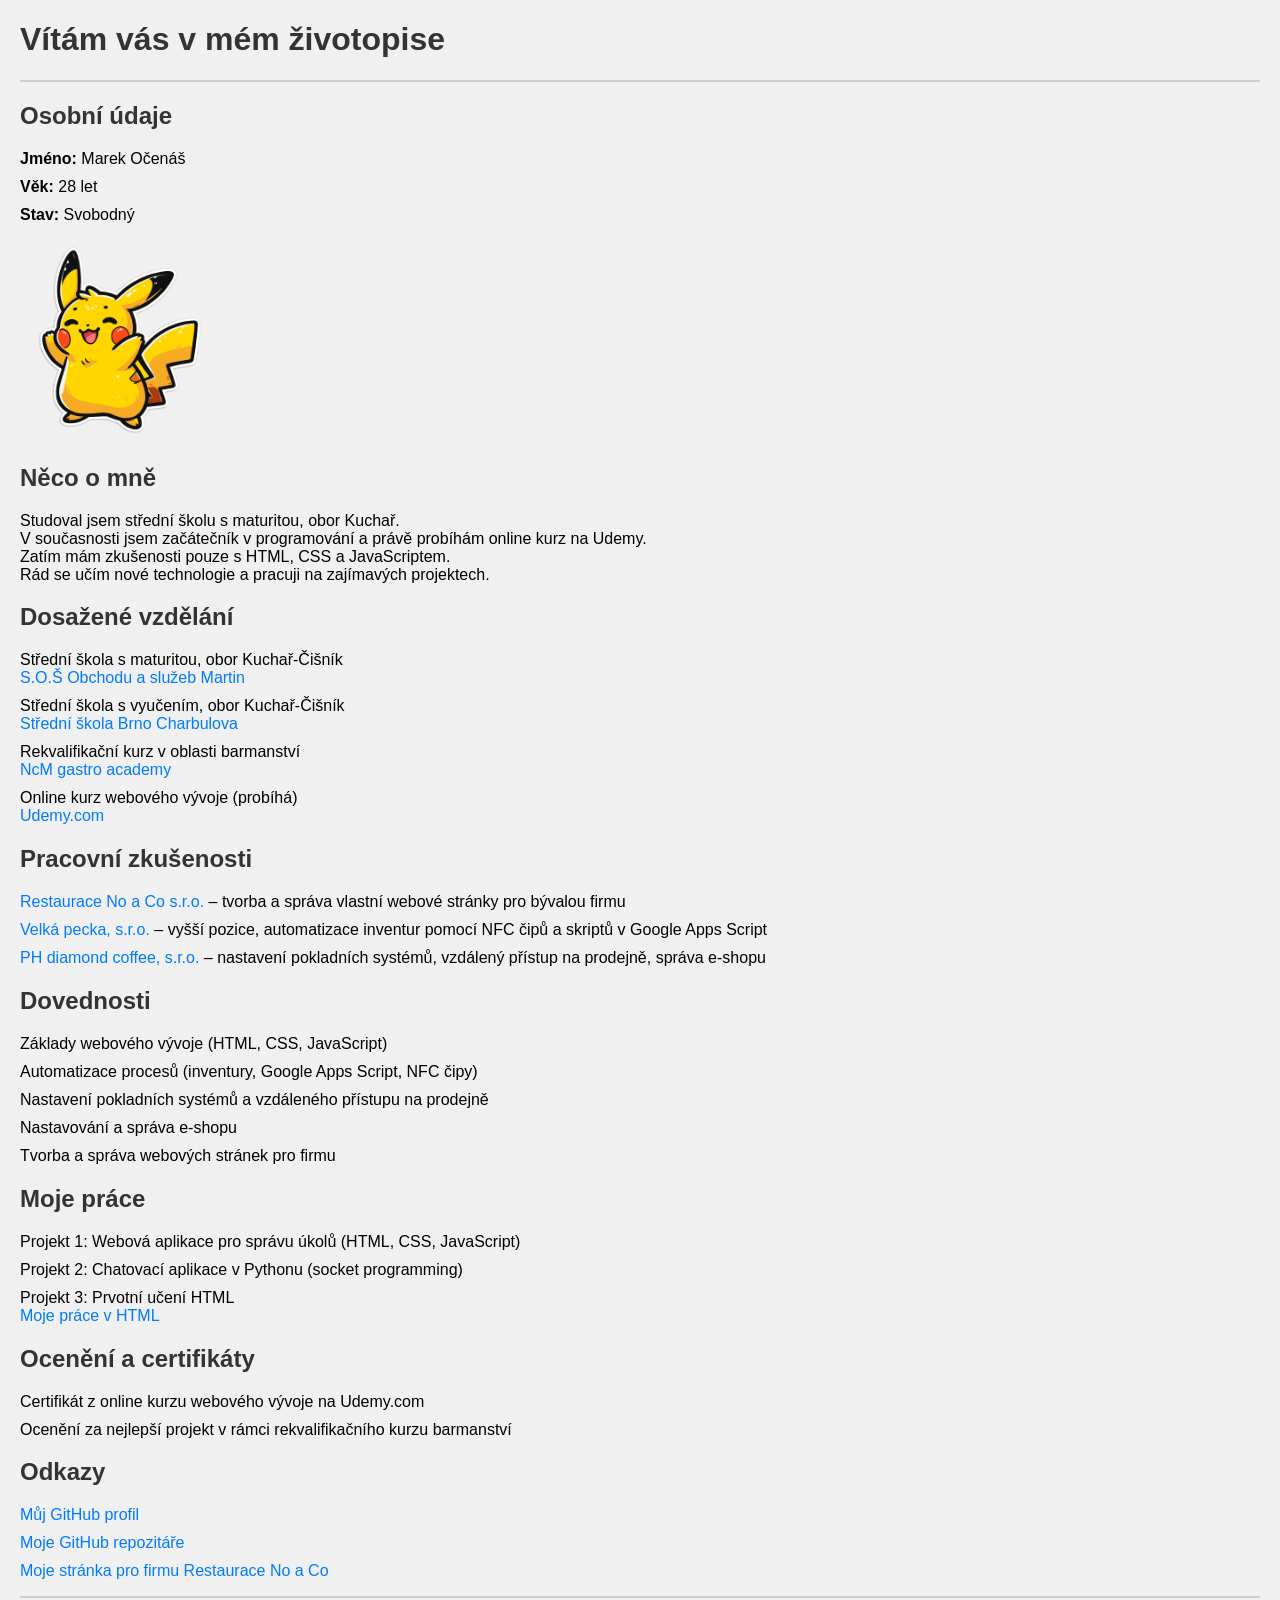
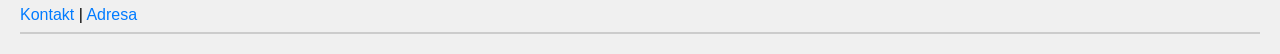
==== index2.html @ ae003901 "Kopija suboruu na onlline zivotopis" ====
<!DOCTYPE html>
<html lang="cs">
<head>
    <meta charset="UTF-8">
    <meta name="viewport" content="width=device-width, initial-scale=1.0">
    <title>Vítám vás v mém životopise</title>
    <link rel="stylesheet" href="style.css">
</head>
<body>

    <h1>Vítám vás v mém životopise</h1>
    <hr>

    <section>
        <h2>Osobní údaje</h2>
        <ul>
            <li><strong>Jméno:</strong> Marek Očenáš</li>
            <li><strong>Věk:</strong> 28 let</li>
            <li><strong>Stav:</strong> Svobodný </li>
        </ul>
        <img src="./Image/stickers-pikachu-happy-chibi-pokemon.png" alt="Smejuci sa jak" title="Svobodný a bezdětný pikachu" width="200" height="200">
    </section>

    <section>
        <h2>Něco o mně</h2>
        <p>Studoval jsem střední školu s maturitou, obor Kuchař.<br>
        V současnosti jsem začátečník v programování a právě probíhám online kurz na Udemy.<br>
        Zatím mám zkušenosti pouze s HTML, CSS a JavaScriptem.<br>
        Rád se učím nové technologie a pracuji na zajímavých projektech.</p>
    </section>

    <section>
        <h2>Dosažené vzdělání</h2>
        <ul>
            <li>Střední škola s maturitou, obor Kuchař-Čišník<br>
                <a href="https://sosmt.edupage.org/">S.O.Š Obchodu a služeb Martin</a>
            </li>
            <li>Střední škola s vyučením, obor Kuchař-Čišník<br>
                <a href="https://charbulova.cz/">Střední škola Brno Charbulova</a>
            </li>
            <li>Rekvalifikační kurz v oblasti barmanství<br>
                <a href="https://www.ncm.cz/">NcM gastro academy</a>
            </li>
            <li>Online kurz webového vývoje (probíhá)<br>
                <a href="https://www.udemy.com/">Udemy.com</a>
            </li>
        </ul>
    </section>

    <section>
        <h2>Pracovní zkušenosti</h2>
        <ul>
            <li><a href="https://www.restauracenoaco.cz/">Restaurace No a Co s.r.o.</a> –  tvorba a správa vlastní webové stránky pro bývalou firmu</li>
            <li><a href="https://rejstrik-firem.kurzy.cz/03024130/velka-pecka-sro/">Velká pecka, s.r.o.</a> –  vyšší pozice, automatizace inventur pomocí NFC čipů a skriptů v Google Apps Script  </li>
            <li><a href="https://www.dottoredelcaffe.cz/">PH diamond coffee, s.r.o.</a> – nastavení pokladních systémů, vzdálený přístup na prodejně, správa e-shopu</li>
        </ul>
    </section>

    <section>
        <h2>Dovednosti</h2>
        <ul>
            <li>Základy webového vývoje (HTML, CSS, JavaScript)</li>
            <li>Automatizace procesů (inventury, Google Apps Script, NFC čipy)</li>
            <li>Nastavení pokladních systémů a vzdáleného přístupu na prodejně</li>
            <li>Nastavování a správa e-shopu</li>
            <li>Tvorba a správa webových stránek pro firmu</li>
        </ul>
    </section>

    <section>
        <h2>Moje práce</h2>
        <ul>
            <li>Projekt 1: Webová aplikace pro správu úkolů (HTML, CSS, JavaScript)</li>
            <li>Projekt 2: Chatovací aplikace v Pythonu (socket programming)</li>
            <li>Projekt 3: Prvotní učení HTML<br>
                <a href="http://localhost:52330/Multipeg/4.3%20HTML%20Porfolio%20Project/index.html">Moje práce v HTML</a>
            </li>
        </ul>
    </section>

    <section>
        <h2>Ocenění a certifikáty</h2>
        <ul>
            <li>Certifikát z online kurzu webového vývoje na Udemy.com</li>
            <li>Ocenění za nejlepší projekt v rámci rekvalifikačního kurzu barmanství</li>
        </ul>
    </section>

    <section>
        <h2>Odkazy</h2>
        <ul>
            <li><a href="https://github.com/marekocenas11?tab=overview&from=2026-04-01&to=2026-04-07" target="_blank">Můj GitHub profil</a></li>
            <li><a href="https://github.com/marekocenas11?tab=repositories" target="_blank">Moje GitHub repozitáře</a></li>
            <li><a href="https://www.restauracenoaco.cz/" target="_blank">Moje stránka pro firmu Restaurace No a Co</a></li>
        </ul>
    </section>
    <footer>
        <hr>
        <a href="./Odkazy/kontaktindex.html">Kontakt</a> |
        <a href="./Odkazy/adresaindex.htm">Adresa</a>
        <hr>
    </footer>

    <script src="script.js"></script>
</body>
</html>
---- style.css ----
body {
    font-family: Arial, sans-serif;
    margin: 20px;
    background-color: #f0f0f0;
}

h1, h2, h3 {
    color: #333;
}

ul {
    list-style-type: none;
    padding: 0;
}

li {
    margin-bottom: 10px;
}

hr {
    border: 1px solid #ccc;
}

a {
    color: #007BFF;
    text-decoration: none;
}

a:hover {
    text-decoration: underline;
}
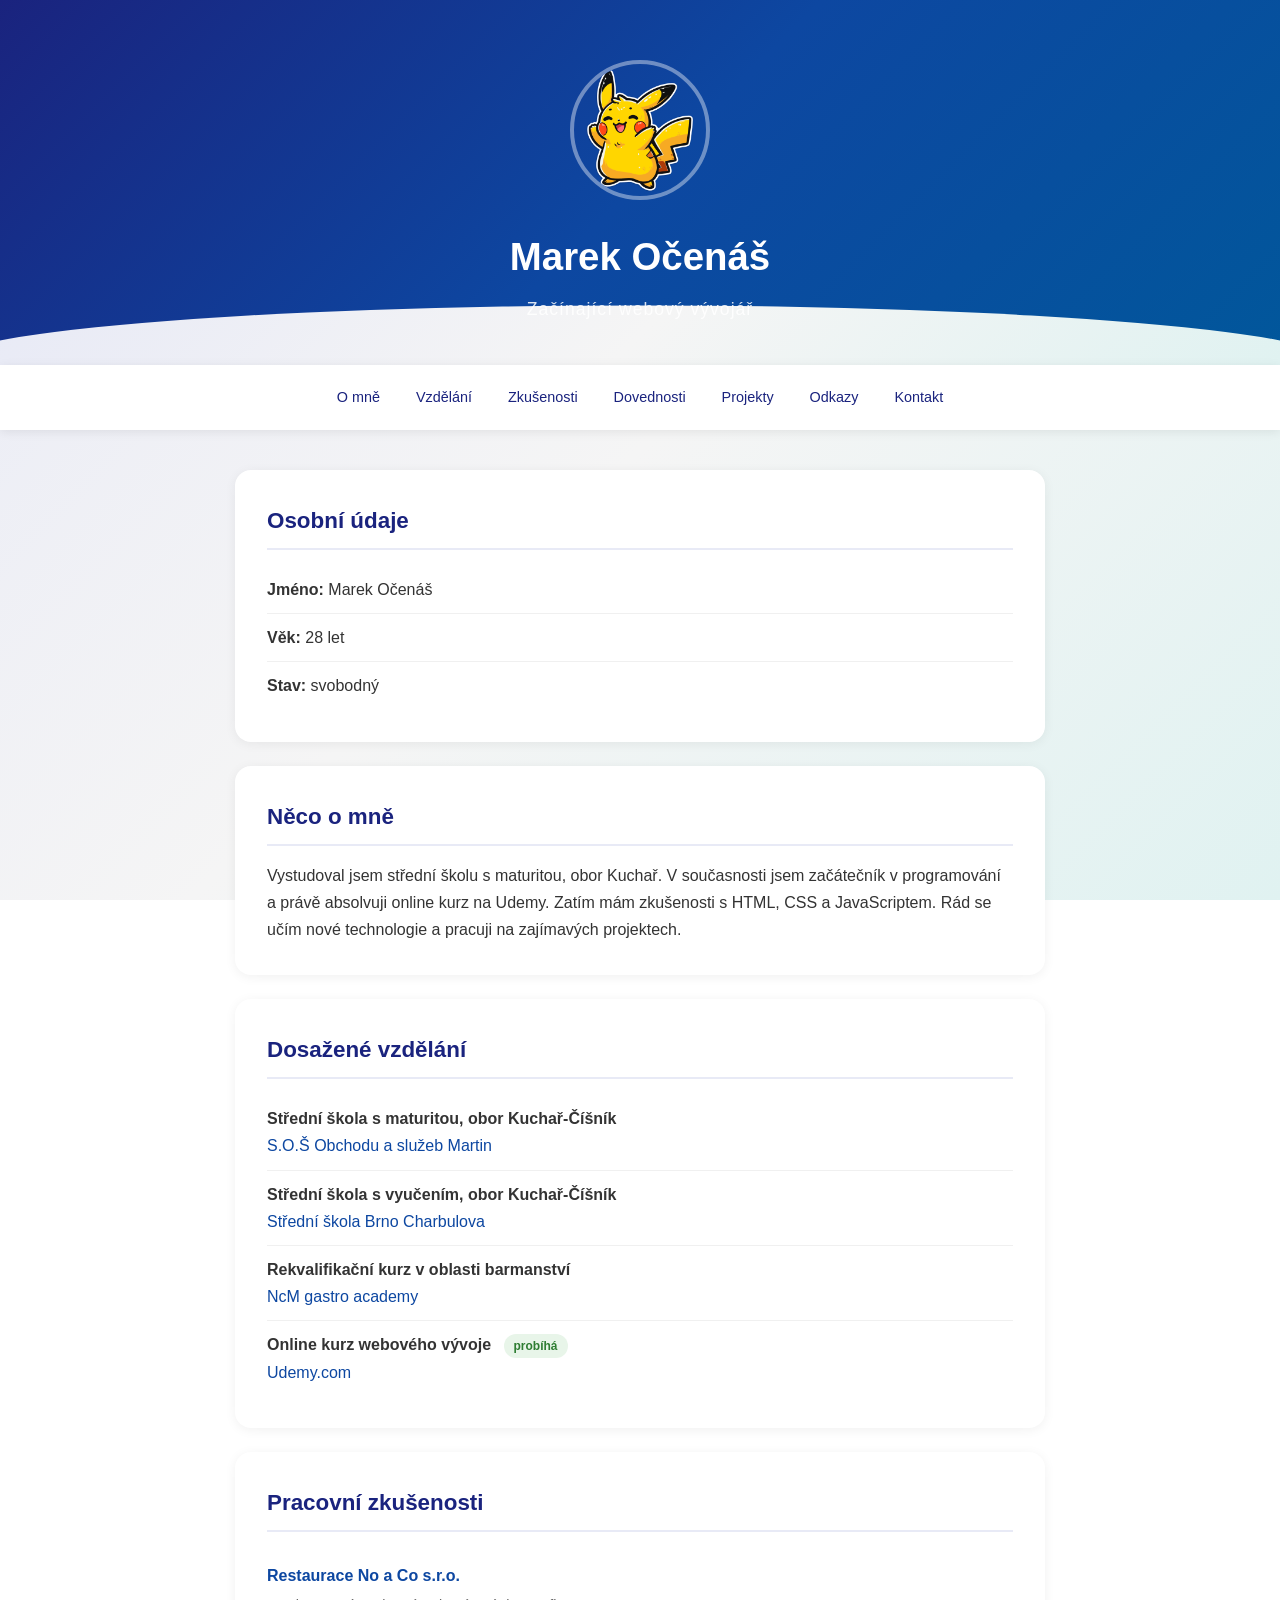
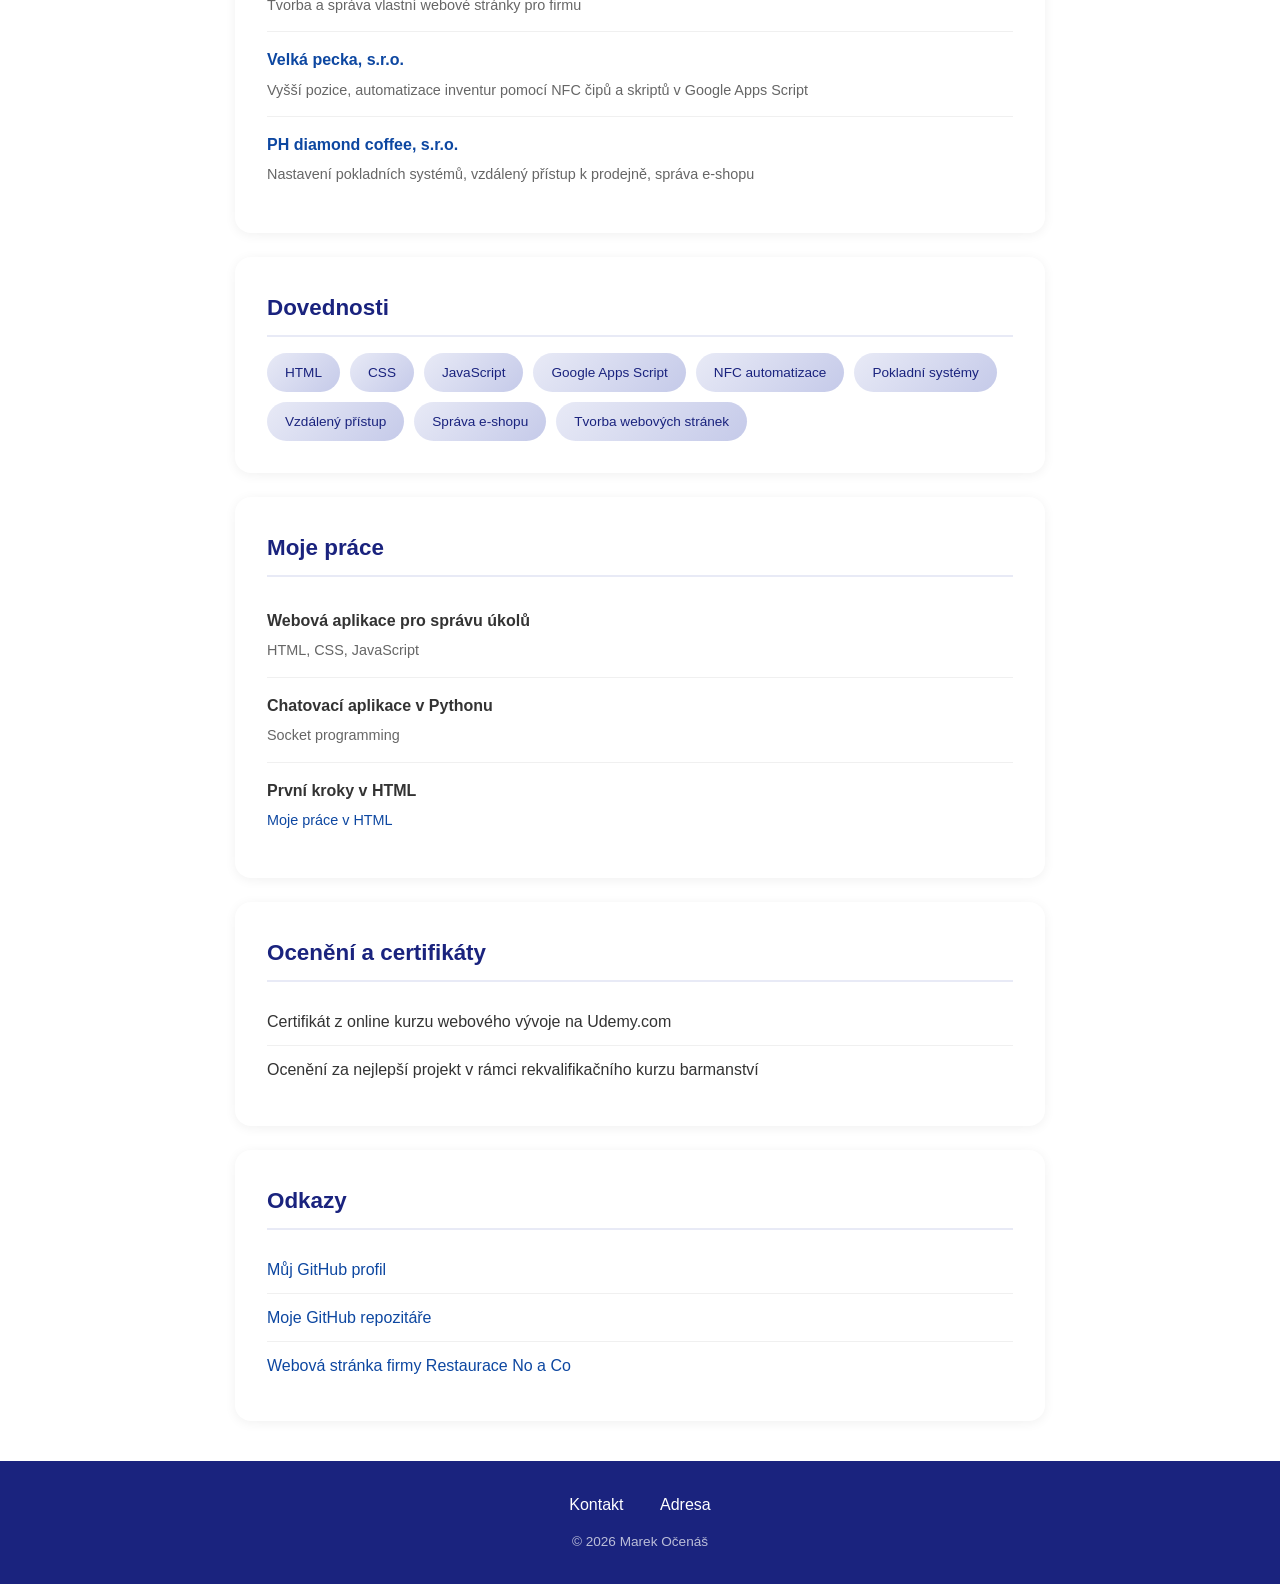
==== commit 85c575f2: "feat: enhance personal website layout and functionality with new sections and improved styles" ====
--- a/index2.html
+++ b/index2.html
@@ -3,102 +3,156 @@
 <head>
     <meta charset="UTF-8">
     <meta name="viewport" content="width=device-width, initial-scale=1.0">
-    <title>Vítám vás v mém životopise</title>
+    <title>Životopis – Marek Očenáš</title>
     <link rel="stylesheet" href="style.css">
 </head>
 <body>
 
-    <h1>Vítám vás v mém životopise</h1>
-    <hr>
+    <header class="hero">
+        <div class="hero-content">
+            <img src="./Image/stickers-pikachu-happy-chibi-pokemon.png" alt="Profilový obrázek" class="profile-img">
+            <h1>Marek Očenáš</h1>
+            <p class="subtitle">Začínající webový vývojář</p>
+        </div>
+    </header>
 
-    <section>
-        <h2>Osobní údaje</h2>
-        <ul>
-            <li><strong>Jméno:</strong> Marek Očenáš</li>
-            <li><strong>Věk:</strong> 28 let</li>
-            <li><strong>Stav:</strong> Svobodný </li>
-        </ul>
-        <img src="./Image/stickers-pikachu-happy-chibi-pokemon.png" alt="Smejuci sa jak" title="Svobodný a bezdětný pikachu" width="200" height="200">
-    </section>
+    <nav class="navbar">
+        <a href="#o-mne">O mně</a>
+        <a href="#vzdelani">Vzdělání</a>
+        <a href="#zkusenosti">Zkušenosti</a>
+        <a href="#dovednosti">Dovednosti</a>
+        <a href="#projekty">Projekty</a>
+        <a href="#odkazy">Odkazy</a>
+        <a href="#kontakt">Kontakt</a>
+    </nav>
 
-    <section>
-        <h2>Něco o mně</h2>
-        <p>Studoval jsem střední školu s maturitou, obor Kuchař.<br>
-        V současnosti jsem začátečník v programování a právě probíhám online kurz na Udemy.<br>
-        Zatím mám zkušenosti pouze s HTML, CSS a JavaScriptem.<br>
-        Rád se učím nové technologie a pracuji na zajímavých projektech.</p>
-    </section>
+    <main class="container">
 
-    <section>
-        <h2>Dosažené vzdělání</h2>
-        <ul>
-            <li>Střední škola s maturitou, obor Kuchař-Čišník<br>
-                <a href="https://sosmt.edupage.org/">S.O.Š Obchodu a služeb Martin</a>
-            </li>
-            <li>Střední škola s vyučením, obor Kuchař-Čišník<br>
-                <a href="https://charbulova.cz/">Střední škola Brno Charbulova</a>
-            </li>
-            <li>Rekvalifikační kurz v oblasti barmanství<br>
-                <a href="https://www.ncm.cz/">NcM gastro academy</a>
-            </li>
-            <li>Online kurz webového vývoje (probíhá)<br>
-                <a href="https://www.udemy.com/">Udemy.com</a>
-            </li>
-        </ul>
-    </section>
+        <section id="osobni" class="card">
+            <h2>Osobní údaje</h2>
+            <div class="card-content">
+                <ul>
+                    <li><strong>Jméno:</strong> Marek Očenáš</li>
+                    <li><strong>Věk:</strong> 28 let</li>
+                    <li><strong>Stav:</strong> svobodný</li>
+                </ul>
+            </div>
+        </section>
 
-    <section>
-        <h2>Pracovní zkušenosti</h2>
-        <ul>
-            <li><a href="https://www.restauracenoaco.cz/">Restaurace No a Co s.r.o.</a> –  tvorba a správa vlastní webové stránky pro bývalou firmu</li>
-            <li><a href="https://rejstrik-firem.kurzy.cz/03024130/velka-pecka-sro/">Velká pecka, s.r.o.</a> –  vyšší pozice, automatizace inventur pomocí NFC čipů a skriptů v Google Apps Script  </li>
-            <li><a href="https://www.dottoredelcaffe.cz/">PH diamond coffee, s.r.o.</a> – nastavení pokladních systémů, vzdálený přístup na prodejně, správa e-shopu</li>
-        </ul>
-    </section>
+        <section id="o-mne" class="card">
+            <h2>Něco o mně</h2>
+            <div class="card-content">
+                <p>Vystudoval jsem střední školu s maturitou, obor Kuchař.
+                V současnosti jsem začátečník v programování a právě absolvuji online kurz na Udemy.
+                Zatím mám zkušenosti s HTML, CSS a JavaScriptem.
+                Rád se učím nové technologie a pracuji na zajímavých projektech.</p>
+            </div>
+        </section>
 
-    <section>
-        <h2>Dovednosti</h2>
-        <ul>
-            <li>Základy webového vývoje (HTML, CSS, JavaScript)</li>
-            <li>Automatizace procesů (inventury, Google Apps Script, NFC čipy)</li>
-            <li>Nastavení pokladních systémů a vzdáleného přístupu na prodejně</li>
-            <li>Nastavování a správa e-shopu</li>
-            <li>Tvorba a správa webových stránek pro firmu</li>
-        </ul>
-    </section>
+        <section id="vzdelani" class="card">
+            <h2>Dosažené vzdělání</h2>
+            <div class="card-content">
+                <ul>
+                    <li>
+                        <strong>Střední škola s maturitou, obor Kuchař-Číšník</strong><br>
+                        <a href="https://sosmt.edupage.org/" target="_blank">S.O.Š Obchodu a služeb Martin</a>
+                    </li>
+                    <li>
+                        <strong>Střední škola s vyučením, obor Kuchař-Číšník</strong><br>
+                        <a href="https://charbulova.cz/" target="_blank">Střední škola Brno Charbulova</a>
+                    </li>
+                    <li>
+                        <strong>Rekvalifikační kurz v oblasti barmanství</strong><br>
+                        <a href="https://www.ncm.cz/" target="_blank">NcM gastro academy</a>
+                    </li>
+                    <li>
+                        <strong>Online kurz webového vývoje</strong> <span class="badge">probíhá</span><br>
+                        <a href="https://www.udemy.com/" target="_blank">Udemy.com</a>
+                    </li>
+                </ul>
+            </div>
+        </section>
 
-    <section>
-        <h2>Moje práce</h2>
-        <ul>
-            <li>Projekt 1: Webová aplikace pro správu úkolů (HTML, CSS, JavaScript)</li>
-            <li>Projekt 2: Chatovací aplikace v Pythonu (socket programming)</li>
-            <li>Projekt 3: Prvotní učení HTML<br>
-                <a href="http://localhost:52330/Multipeg/4.3%20HTML%20Porfolio%20Project/index.html">Moje práce v HTML</a>
-            </li>
-        </ul>
-    </section>
+        <section id="zkusenosti" class="card">
+            <h2>Pracovní zkušenosti</h2>
+            <div class="card-content">
+                <div class="experience-item">
+                    <h3><a href="https://www.restauracenoaco.cz/" target="_blank">Restaurace No a Co s.r.o.</a></h3>
+                    <p>Tvorba a správa vlastní webové stránky pro firmu</p>
+                </div>
+                <div class="experience-item">
+                    <h3><a href="https://rejstrik-firem.kurzy.cz/03024130/velka-pecka-sro/" target="_blank">Velká pecka, s.r.o.</a></h3>
+                    <p>Vyšší pozice, automatizace inventur pomocí NFC čipů a skriptů v Google Apps Script</p>
+                </div>
+                <div class="experience-item">
+                    <h3><a href="https://www.dottoredelcaffe.cz/" target="_blank">PH diamond coffee, s.r.o.</a></h3>
+                    <p>Nastavení pokladních systémů, vzdálený přístup k prodejně, správa e-shopu</p>
+                </div>
+            </div>
+        </section>
 
-    <section>
-        <h2>Ocenění a certifikáty</h2>
-        <ul>
-            <li>Certifikát z online kurzu webového vývoje na Udemy.com</li>
-            <li>Ocenění za nejlepší projekt v rámci rekvalifikačního kurzu barmanství</li>
-        </ul>
-    </section>
+        <section id="dovednosti" class="card">
+            <h2>Dovednosti</h2>
+            <div class="card-content">
+                <div class="skills-grid">
+                    <div class="skill-tag">HTML</div>
+                    <div class="skill-tag">CSS</div>
+                    <div class="skill-tag">JavaScript</div>
+                    <div class="skill-tag">Google Apps Script</div>
+                    <div class="skill-tag">NFC automatizace</div>
+                    <div class="skill-tag">Pokladní systémy</div>
+                    <div class="skill-tag">Vzdálený přístup</div>
+                    <div class="skill-tag">Správa e-shopu</div>
+                    <div class="skill-tag">Tvorba webových stránek</div>
+                </div>
+            </div>
+        </section>
 
-    <section>
-        <h2>Odkazy</h2>
-        <ul>
-            <li><a href="https://github.com/marekocenas11?tab=overview&from=2026-04-01&to=2026-04-07" target="_blank">Můj GitHub profil</a></li>
-            <li><a href="https://github.com/marekocenas11?tab=repositories" target="_blank">Moje GitHub repozitáře</a></li>
-            <li><a href="https://www.restauracenoaco.cz/" target="_blank">Moje stránka pro firmu Restaurace No a Co</a></li>
-        </ul>
-    </section>
-    <footer>
-        <hr>
-        <a href="./Odkazy/kontaktindex.html">Kontakt</a> |
+        <section id="projekty" class="card">
+            <h2>Moje práce</h2>
+            <div class="card-content">
+                <div class="experience-item">
+                    <h3>Webová aplikace pro správu úkolů</h3>
+                    <p>HTML, CSS, JavaScript</p>
+                </div>
+                <div class="experience-item">
+                    <h3>Chatovací aplikace v Pythonu</h3>
+                    <p>Socket programming</p>
+                </div>
+                <div class="experience-item">
+                    <h3>První kroky v HTML</h3>
+                    <p><a href="http://localhost:52330/Multipeg/4.3%20HTML%20Porfolio%20Project/index.html">Moje práce v HTML</a></p>
+                </div>
+            </div>
+        </section>
+
+        <section id="certifikaty" class="card">
+            <h2>Ocenění a certifikáty</h2>
+            <div class="card-content">
+                <ul>
+                    <li>Certifikát z online kurzu webového vývoje na Udemy.com</li>
+                    <li>Ocenění za nejlepší projekt v rámci rekvalifikačního kurzu barmanství</li>
+                </ul>
+            </div>
+        </section>
+
+        <section id="odkazy" class="card">
+            <h2>Odkazy</h2>
+            <div class="card-content">
+                <ul>
+                    <li><a href="https://github.com/marekocenas11?tab=overview&from=2026-04-01&to=2026-04-07" target="_blank">Můj GitHub profil</a></li>
+                    <li><a href="https://github.com/marekocenas11?tab=repositories" target="_blank">Moje GitHub repozitáře</a></li>
+                    <li><a href="https://www.restauracenoaco.cz/" target="_blank">Webová stránka firmy Restaurace No a Co</a></li>
+                </ul>
+            </div>
+        </section>
+
+    </main>
+
+    <footer id="kontakt">
+        <a href="./Odkazy/kontaktindex.html">Kontakt</a>
         <a href="./Odkazy/adresaindex.htm">Adresa</a>
-        <hr>
+        <p>&copy; 2026 Marek Očenáš</p>
     </footer>
 
     <script src="script.js"></script>
--- a/style.css
+++ b/style.css
@@ -1,31 +1,335 @@
+/* === Reset a základ === */
+* {
+    margin: 0;
+    padding: 0;
+    box-sizing: border-box;
+}
+
 body {
-    font-family: Arial, sans-serif;
-    margin: 20px;
-    background-color: #f0f0f0;
-}
-
-h1, h2, h3 {
+    font-family: 'Segoe UI', Tahoma, Geneva, Verdana, sans-serif;
+    background: linear-gradient(135deg, #e8eaf6 0%, #f5f5f5 50%, #e0f2f1 100%);
+    background-attachment: fixed;
     color: #333;
-}
-
-ul {
-    list-style-type: none;
+    line-height: 1.7;
+    min-height: 100vh;
+}
+
+/* === Hero sekce === */
+.hero {
+    background: linear-gradient(135deg, #1a237e, #0d47a1, #01579b);
+    color: #fff;
+    text-align: center;
+    padding: 60px 20px 40px;
+    position: relative;
+    overflow: hidden;
+}
+
+.hero::after {
+    content: '';
+    position: absolute;
+    bottom: 0;
+    left: 0;
+    width: 100%;
+    height: 60px;
+    background: linear-gradient(135deg, #e8eaf6 0%, #f5f5f5 50%, #e0f2f1 100%);
+    clip-path: ellipse(55% 100% at 50% 100%);
+}
+
+.hero-content {
+    position: relative;
+    z-index: 1;
+}
+
+.profile-img {
+    width: 140px;
+    height: 140px;
+    border-radius: 50%;
+    border: 4px solid rgba(255, 255, 255, 0.4);
+    margin-bottom: 16px;
+    transition: transform 0.4s ease, box-shadow 0.4s ease;
+    object-fit: cover;
+}
+
+.profile-img:hover {
+    transform: scale(1.1) rotate(3deg);
+    box-shadow: 0 8px 30px rgba(0, 0, 0, 0.3);
+}
+
+.hero h1 {
+    font-size: 2.4rem;
+    font-weight: 700;
+    margin-bottom: 6px;
+    color: #fff;
+}
+
+.subtitle {
+    font-size: 1.1rem;
+    opacity: 0.85;
+    font-weight: 300;
+    letter-spacing: 1px;
+}
+
+/* === Navigace === */
+.navbar {
+    display: flex;
+    justify-content: center;
+    flex-wrap: wrap;
+    gap: 4px;
+    background: #fff;
+    padding: 12px 20px;
+    box-shadow: 0 2px 10px rgba(0, 0, 0, 0.08);
+    position: sticky;
+    top: 0;
+    z-index: 100;
+}
+
+.navbar a {
+    text-decoration: none;
+    color: #1a237e;
+    font-weight: 500;
+    padding: 8px 16px;
+    border-radius: 20px;
+    transition: all 0.3s ease;
+    font-size: 0.9rem;
+}
+
+.navbar a:hover {
+    background: #1a237e;
+    color: #fff;
+    transform: translateY(-2px);
+}
+
+/* === Hlavní obsah === */
+.container {
+    max-width: 850px;
+    margin: 40px auto;
+    padding: 0 20px;
+}
+
+/* === Karty === */
+.card {
+    background: #fff;
+    border-radius: 16px;
+    padding: 32px;
+    margin-bottom: 24px;
+    box-shadow: 0 2px 12px rgba(0, 0, 0, 0.06);
+    transition: transform 0.3s ease, box-shadow 0.3s ease;
+    position: relative;
+    overflow: hidden;
+}
+
+.card::before {
+    content: '';
+    position: absolute;
+    top: 0;
+    left: 0;
+    width: 4px;
+    height: 100%;
+    background: linear-gradient(180deg, #1a237e, #01579b);
+    border-radius: 4px 0 0 4px;
+    opacity: 0;
+    transition: opacity 0.3s ease;
+}
+
+.card:hover {
+    transform: translateY(-4px);
+    box-shadow: 0 12px 36px rgba(0, 0, 0, 0.12);
+}
+
+.card:hover::before {
+    opacity: 1;
+}
+
+.card h2 {
+    color: #1a237e;
+    font-size: 1.4rem;
+    margin-bottom: 16px;
+    padding-bottom: 8px;
+    border-bottom: 2px solid #e8eaf6;
+    cursor: pointer;
+}
+
+.card h2:hover {
+    color: #0d47a1;
+}
+
+.card-content {
+    max-height: 0;
+    overflow: hidden;
+    transition: max-height 0.5s ease, opacity 0.4s ease;
+    opacity: 0;
+}
+
+.card-content.open {
+    max-height: 600px;
+    opacity: 1;
+}
+
+.card ul {
+    list-style: none;
     padding: 0;
 }
 
-li {
-    margin-bottom: 10px;
-}
-
-hr {
-    border: 1px solid #ccc;
-}
-
+.card li {
+    padding: 10px 0;
+    border-bottom: 1px solid #f0f0f0;
+    transition: padding-left 0.3s ease, background 0.3s ease;
+}
+
+.card li:last-child {
+    border-bottom: none;
+}
+
+.card li:hover {
+    padding-left: 12px;
+    background: #f8f9ff;
+}
+
+/* === Badge === */
+.badge {
+    display: inline-block;
+    background: #e8f5e9;
+    color: #2e7d32;
+    font-size: 0.75rem;
+    font-weight: 600;
+    padding: 2px 10px;
+    border-radius: 12px;
+    margin-left: 8px;
+    vertical-align: middle;
+}
+
+/* === Pracovní zkušenosti === */
+.experience-item {
+    padding: 14px 0;
+    border-bottom: 1px solid #f0f0f0;
+    transition: padding-left 0.3s ease, background 0.3s ease;
+}
+
+.experience-item:last-child {
+    border-bottom: none;
+}
+
+.experience-item:hover {
+    padding-left: 12px;
+    background: #f8f9ff;
+}
+
+.experience-item h3 {
+    font-size: 1rem;
+    color: #333;
+    margin-bottom: 4px;
+}
+
+.experience-item p {
+    font-size: 0.9rem;
+    color: #666;
+}
+
+/* === Dovednosti grid === */
+.skills-grid {
+    display: flex;
+    flex-wrap: wrap;
+    gap: 10px;
+}
+
+.skill-tag {
+    background: linear-gradient(135deg, #e8eaf6, #c5cae9);
+    color: #1a237e;
+    padding: 8px 18px;
+    border-radius: 20px;
+    font-size: 0.85rem;
+    font-weight: 500;
+    transition: all 0.3s ease;
+    cursor: default;
+}
+
+.skill-tag:hover {
+    background: linear-gradient(135deg, #1a237e, #01579b);
+    color: #fff;
+    transform: scale(1.08);
+    box-shadow: 0 4px 14px rgba(26, 35, 126, 0.3);
+}
+
+/* === Odkazy === */
 a {
-    color: #007BFF;
+    color: #0d47a1;
     text-decoration: none;
+    transition: color 0.3s ease;
 }
 
 a:hover {
+    color: #1a237e;
     text-decoration: underline;
 }
+
+/* === Footer === */
+footer {
+    text-align: center;
+    padding: 30px 20px;
+    background: #1a237e;
+    color: rgba(255, 255, 255, 0.7);
+    margin-top: 40px;
+}
+
+footer a {
+    color: #fff;
+    margin: 0 16px;
+    font-weight: 500;
+    transition: opacity 0.3s ease;
+}
+
+footer a:hover {
+    opacity: 0.7;
+    text-decoration: none;
+}
+
+footer p {
+    margin-top: 12px;
+    font-size: 0.85rem;
+}
+
+/* === Animace při načtení === */
+@keyframes fadeInUp {
+    from {
+        opacity: 0;
+        transform: translateY(30px);
+    }
+    to {
+        opacity: 1;
+        transform: translateY(0);
+    }
+}
+
+.card {
+    animation: fadeInUp 0.6s ease forwards;
+    opacity: 0;
+}
+
+.card:nth-child(1) { animation-delay: 0.1s; }
+.card:nth-child(2) { animation-delay: 0.2s; }
+.card:nth-child(3) { animation-delay: 0.3s; }
+.card:nth-child(4) { animation-delay: 0.4s; }
+.card:nth-child(5) { animation-delay: 0.5s; }
+.card:nth-child(6) { animation-delay: 0.6s; }
+.card:nth-child(7) { animation-delay: 0.7s; }
+.card:nth-child(8) { animation-delay: 0.8s; }
+
+/* === Responzivní design === */
+@media (max-width: 600px) {
+    .hero h1 {
+        font-size: 1.8rem;
+    }
+
+    .card {
+        padding: 20px;
+    }
+
+    .navbar a {
+        padding: 6px 12px;
+        font-size: 0.8rem;
+    }
+
+    .container {
+        padding: 0 12px;
+    }
+}
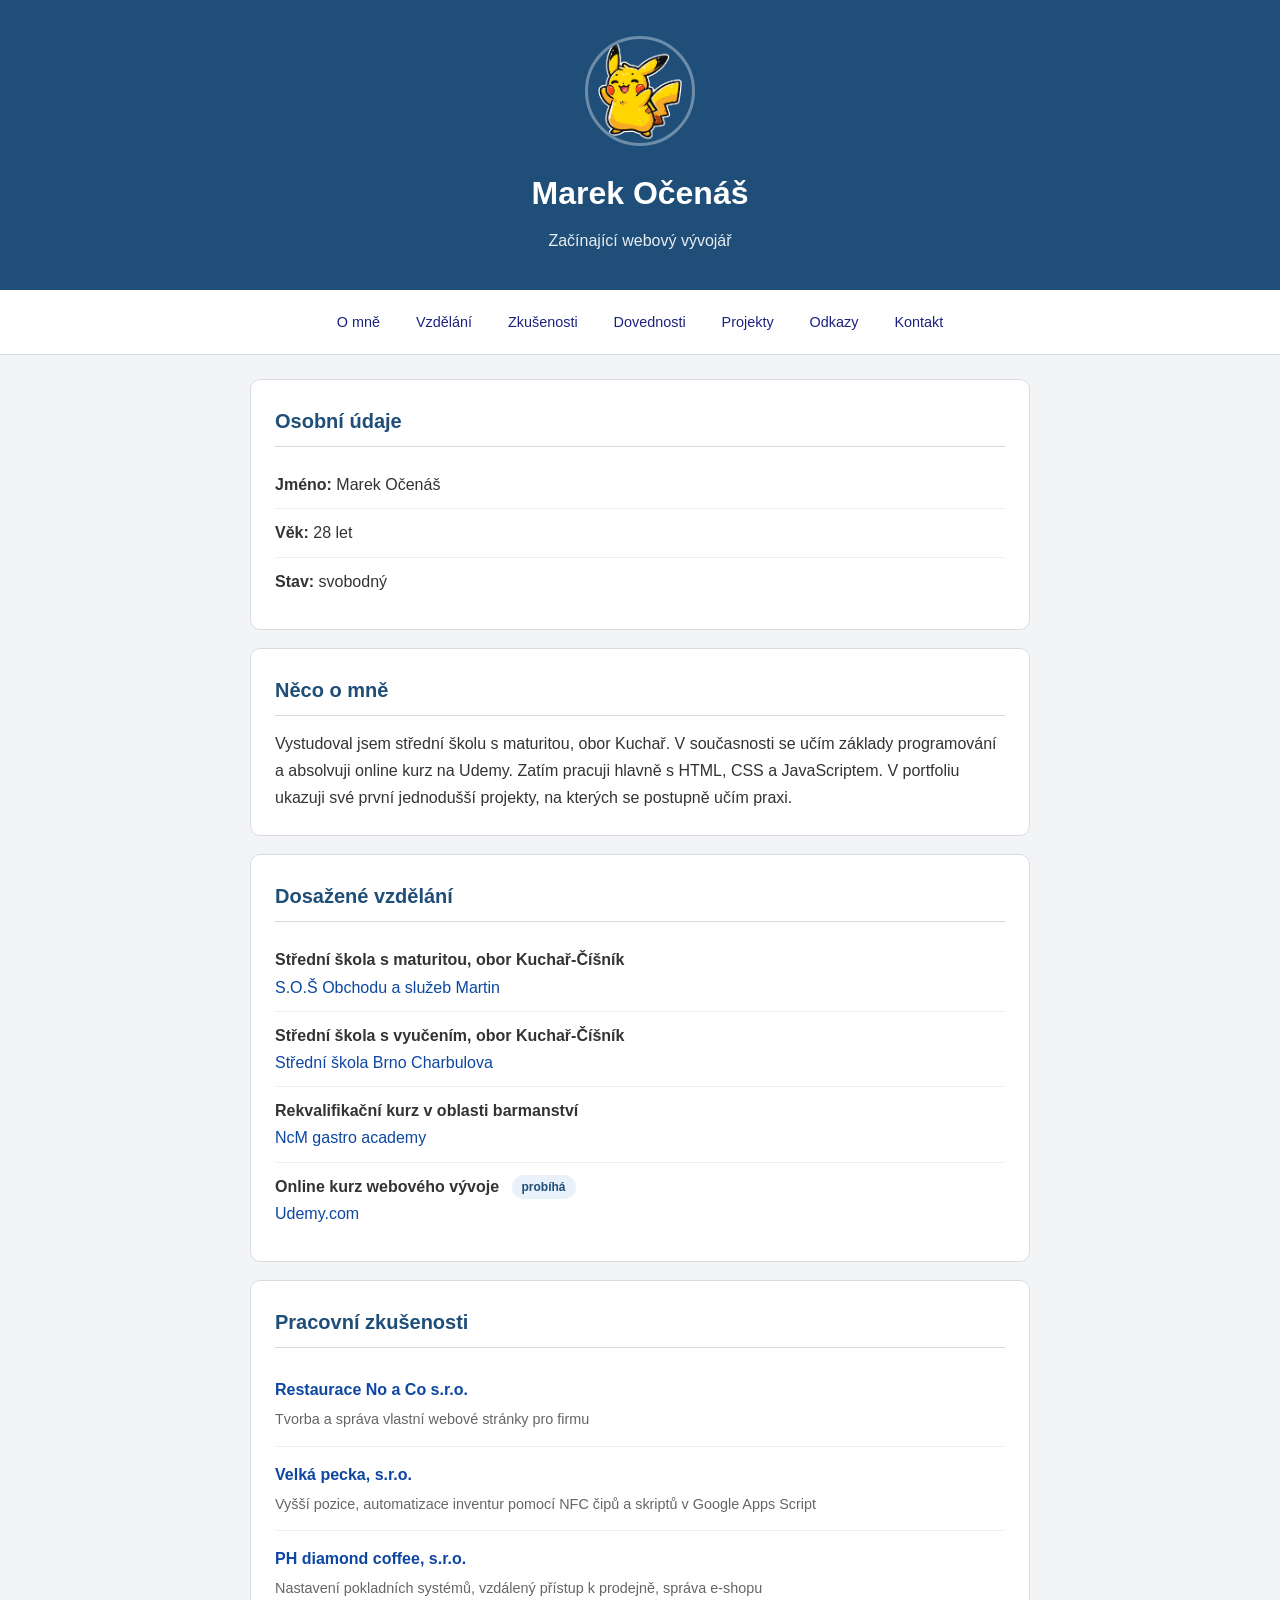
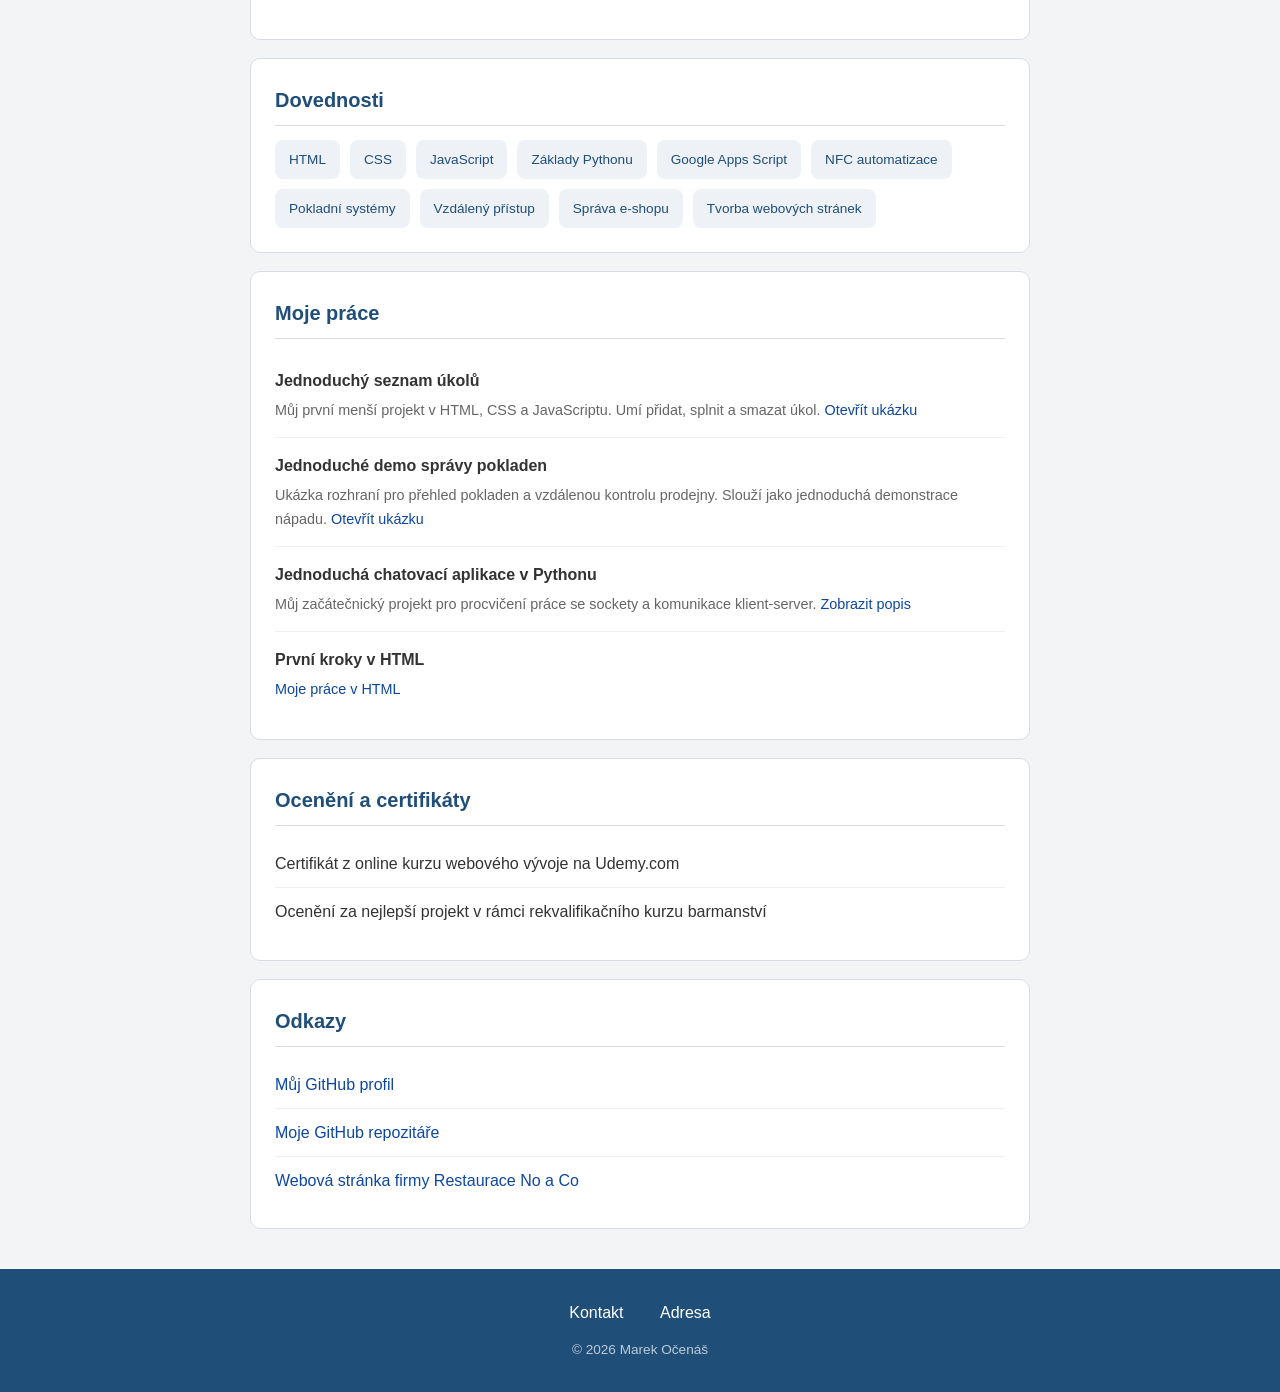
==== commit 154cdfba: "Add initial implementation of a todo app with task management features" ====
--- a/index2.html
+++ b/index2.html
@@ -43,9 +43,9 @@
             <h2>Něco o mně</h2>
             <div class="card-content">
                 <p>Vystudoval jsem střední školu s maturitou, obor Kuchař.
-                V současnosti jsem začátečník v programování a právě absolvuji online kurz na Udemy.
-                Zatím mám zkušenosti s HTML, CSS a JavaScriptem.
-                Rád se učím nové technologie a pracuji na zajímavých projektech.</p>
+                V současnosti se učím základy programování a absolvuji online kurz na Udemy.
+                Zatím pracuji hlavně s HTML, CSS a JavaScriptem.
+                V portfoliu ukazuji své první jednodušší projekty, na kterých se postupně učím praxi.</p>
             </div>
         </section>
 
@@ -98,6 +98,7 @@
                     <div class="skill-tag">HTML</div>
                     <div class="skill-tag">CSS</div>
                     <div class="skill-tag">JavaScript</div>
+                    <div class="skill-tag">Základy Pythonu</div>
                     <div class="skill-tag">Google Apps Script</div>
                     <div class="skill-tag">NFC automatizace</div>
                     <div class="skill-tag">Pokladní systémy</div>
@@ -112,12 +113,16 @@
             <h2>Moje práce</h2>
             <div class="card-content">
                 <div class="experience-item">
-                    <h3>Webová aplikace pro správu úkolů</h3>
-                    <p>HTML, CSS, JavaScript</p>
+                    <h3>Jednoduchý seznam úkolů</h3>
+                    <p>Můj první menší projekt v HTML, CSS a JavaScriptu. Umí přidat, splnit a smazat úkol. <a href="todo-app.html">Otevřít ukázku</a></p>
                 </div>
                 <div class="experience-item">
-                    <h3>Chatovací aplikace v Pythonu</h3>
-                    <p>Socket programming</p>
+                    <h3>Jednoduché demo správy pokladen</h3>
+                    <p>Ukázka rozhraní pro přehled pokladen a vzdálenou kontrolu prodejny. Slouží jako jednoduchá demonstrace nápadu. <a href="pos-dashboard.html">Otevřít ukázku</a></p>
+                </div>
+                <div class="experience-item">
+                    <h3>Jednoduchá chatovací aplikace v Pythonu</h3>
+                    <p>Můj začátečnický projekt pro procvičení práce se sockety a komunikace klient-server. <a href="chat/index.html">Zobrazit popis</a></p>
                 </div>
                 <div class="experience-item">
                     <h3>První kroky v HTML</h3>
--- a/style.css
+++ b/style.css
@@ -7,8 +7,7 @@
 
 body {
     font-family: 'Segoe UI', Tahoma, Geneva, Verdana, sans-serif;
-    background: linear-gradient(135deg, #e8eaf6 0%, #f5f5f5 50%, #e0f2f1 100%);
-    background-attachment: fixed;
+    background: #f3f4f6;
     color: #333;
     line-height: 1.7;
     min-height: 100vh;
@@ -16,57 +15,37 @@
 
 /* === Hero sekce === */
 .hero {
-    background: linear-gradient(135deg, #1a237e, #0d47a1, #01579b);
+    background: #1f4e79;
     color: #fff;
     text-align: center;
-    padding: 60px 20px 40px;
-    position: relative;
-    overflow: hidden;
-}
-
-.hero::after {
-    content: '';
-    position: absolute;
-    bottom: 0;
-    left: 0;
-    width: 100%;
-    height: 60px;
-    background: linear-gradient(135deg, #e8eaf6 0%, #f5f5f5 50%, #e0f2f1 100%);
-    clip-path: ellipse(55% 100% at 50% 100%);
+    padding: 36px 20px;
 }
 
 .hero-content {
-    position: relative;
-    z-index: 1;
+    max-width: 720px;
+    margin: 0 auto;
 }
 
 .profile-img {
-    width: 140px;
-    height: 140px;
+    width: 110px;
+    height: 110px;
     border-radius: 50%;
-    border: 4px solid rgba(255, 255, 255, 0.4);
-    margin-bottom: 16px;
-    transition: transform 0.4s ease, box-shadow 0.4s ease;
+    border: 3px solid rgba(255, 255, 255, 0.35);
+    margin-bottom: 12px;
     object-fit: cover;
 }
 
-.profile-img:hover {
-    transform: scale(1.1) rotate(3deg);
-    box-shadow: 0 8px 30px rgba(0, 0, 0, 0.3);
-}
-
 .hero h1 {
-    font-size: 2.4rem;
+    font-size: 2rem;
     font-weight: 700;
     margin-bottom: 6px;
     color: #fff;
 }
 
 .subtitle {
-    font-size: 1.1rem;
-    opacity: 0.85;
-    font-weight: 300;
-    letter-spacing: 1px;
+    font-size: 1rem;
+    opacity: 0.9;
+    font-weight: 400;
 }
 
 /* === Navigace === */
@@ -77,7 +56,7 @@
     gap: 4px;
     background: #fff;
     padding: 12px 20px;
-    box-shadow: 0 2px 10px rgba(0, 0, 0, 0.08);
+    border-bottom: 1px solid #d8dce2;
     position: sticky;
     top: 0;
     z-index: 100;
@@ -94,63 +73,38 @@
 }
 
 .navbar a:hover {
-    background: #1a237e;
-    color: #fff;
-    transform: translateY(-2px);
+    background: #1f4e79;
+    color: #fff;
 }
 
 /* === Hlavní obsah === */
 .container {
-    max-width: 850px;
-    margin: 40px auto;
+    max-width: 820px;
+    margin: 24px auto;
     padding: 0 20px;
 }
 
 /* === Karty === */
 .card {
     background: #fff;
-    border-radius: 16px;
-    padding: 32px;
-    margin-bottom: 24px;
-    box-shadow: 0 2px 12px rgba(0, 0, 0, 0.06);
-    transition: transform 0.3s ease, box-shadow 0.3s ease;
-    position: relative;
-    overflow: hidden;
-}
-
-.card::before {
-    content: '';
-    position: absolute;
-    top: 0;
-    left: 0;
-    width: 4px;
-    height: 100%;
-    background: linear-gradient(180deg, #1a237e, #01579b);
-    border-radius: 4px 0 0 4px;
-    opacity: 0;
-    transition: opacity 0.3s ease;
-}
-
-.card:hover {
-    transform: translateY(-4px);
-    box-shadow: 0 12px 36px rgba(0, 0, 0, 0.12);
-}
-
-.card:hover::before {
-    opacity: 1;
+    border-radius: 10px;
+    padding: 24px;
+    margin-bottom: 18px;
+    border: 1px solid #d8dce2;
+    box-shadow: none;
 }
 
 .card h2 {
-    color: #1a237e;
-    font-size: 1.4rem;
-    margin-bottom: 16px;
+    color: #1f4e79;
+    font-size: 1.25rem;
+    margin-bottom: 14px;
     padding-bottom: 8px;
-    border-bottom: 2px solid #e8eaf6;
+    border-bottom: 1px solid #d8dce2;
     cursor: pointer;
 }
 
 .card h2:hover {
-    color: #0d47a1;
+    color: #163a59;
 }
 
 .card-content {
@@ -181,15 +135,15 @@
 }
 
 .card li:hover {
-    padding-left: 12px;
-    background: #f8f9ff;
+    padding-left: 8px;
+    background: #f8fafc;
 }
 
 /* === Badge === */
 .badge {
     display: inline-block;
-    background: #e8f5e9;
-    color: #2e7d32;
+    background: #e9f2fb;
+    color: #1f4e79;
     font-size: 0.75rem;
     font-weight: 600;
     padding: 2px 10px;
@@ -210,8 +164,8 @@
 }
 
 .experience-item:hover {
-    padding-left: 12px;
-    background: #f8f9ff;
+    padding-left: 8px;
+    background: #f8fafc;
 }
 
 .experience-item h3 {
@@ -233,21 +187,17 @@
 }
 
 .skill-tag {
-    background: linear-gradient(135deg, #e8eaf6, #c5cae9);
-    color: #1a237e;
-    padding: 8px 18px;
-    border-radius: 20px;
+    background: #eef2f6;
+    color: #1f4e79;
+    padding: 8px 14px;
+    border-radius: 8px;
     font-size: 0.85rem;
     font-weight: 500;
-    transition: all 0.3s ease;
     cursor: default;
 }
 
 .skill-tag:hover {
-    background: linear-gradient(135deg, #1a237e, #01579b);
-    color: #fff;
-    transform: scale(1.08);
-    box-shadow: 0 4px 14px rgba(26, 35, 126, 0.3);
+    background: #dbe6f2;
 }
 
 /* === Odkazy === */
@@ -266,7 +216,7 @@
 footer {
     text-align: center;
     padding: 30px 20px;
-    background: #1a237e;
+    background: #1f4e79;
     color: rgba(255, 255, 255, 0.7);
     margin-top: 40px;
 }
@@ -287,32 +237,6 @@
     margin-top: 12px;
     font-size: 0.85rem;
 }
-
-/* === Animace při načtení === */
-@keyframes fadeInUp {
-    from {
-        opacity: 0;
-        transform: translateY(30px);
-    }
-    to {
-        opacity: 1;
-        transform: translateY(0);
-    }
-}
-
-.card {
-    animation: fadeInUp 0.6s ease forwards;
-    opacity: 0;
-}
-
-.card:nth-child(1) { animation-delay: 0.1s; }
-.card:nth-child(2) { animation-delay: 0.2s; }
-.card:nth-child(3) { animation-delay: 0.3s; }
-.card:nth-child(4) { animation-delay: 0.4s; }
-.card:nth-child(5) { animation-delay: 0.5s; }
-.card:nth-child(6) { animation-delay: 0.6s; }
-.card:nth-child(7) { animation-delay: 0.7s; }
-.card:nth-child(8) { animation-delay: 0.8s; }
 
 /* === Responzivní design === */
 @media (max-width: 600px) {
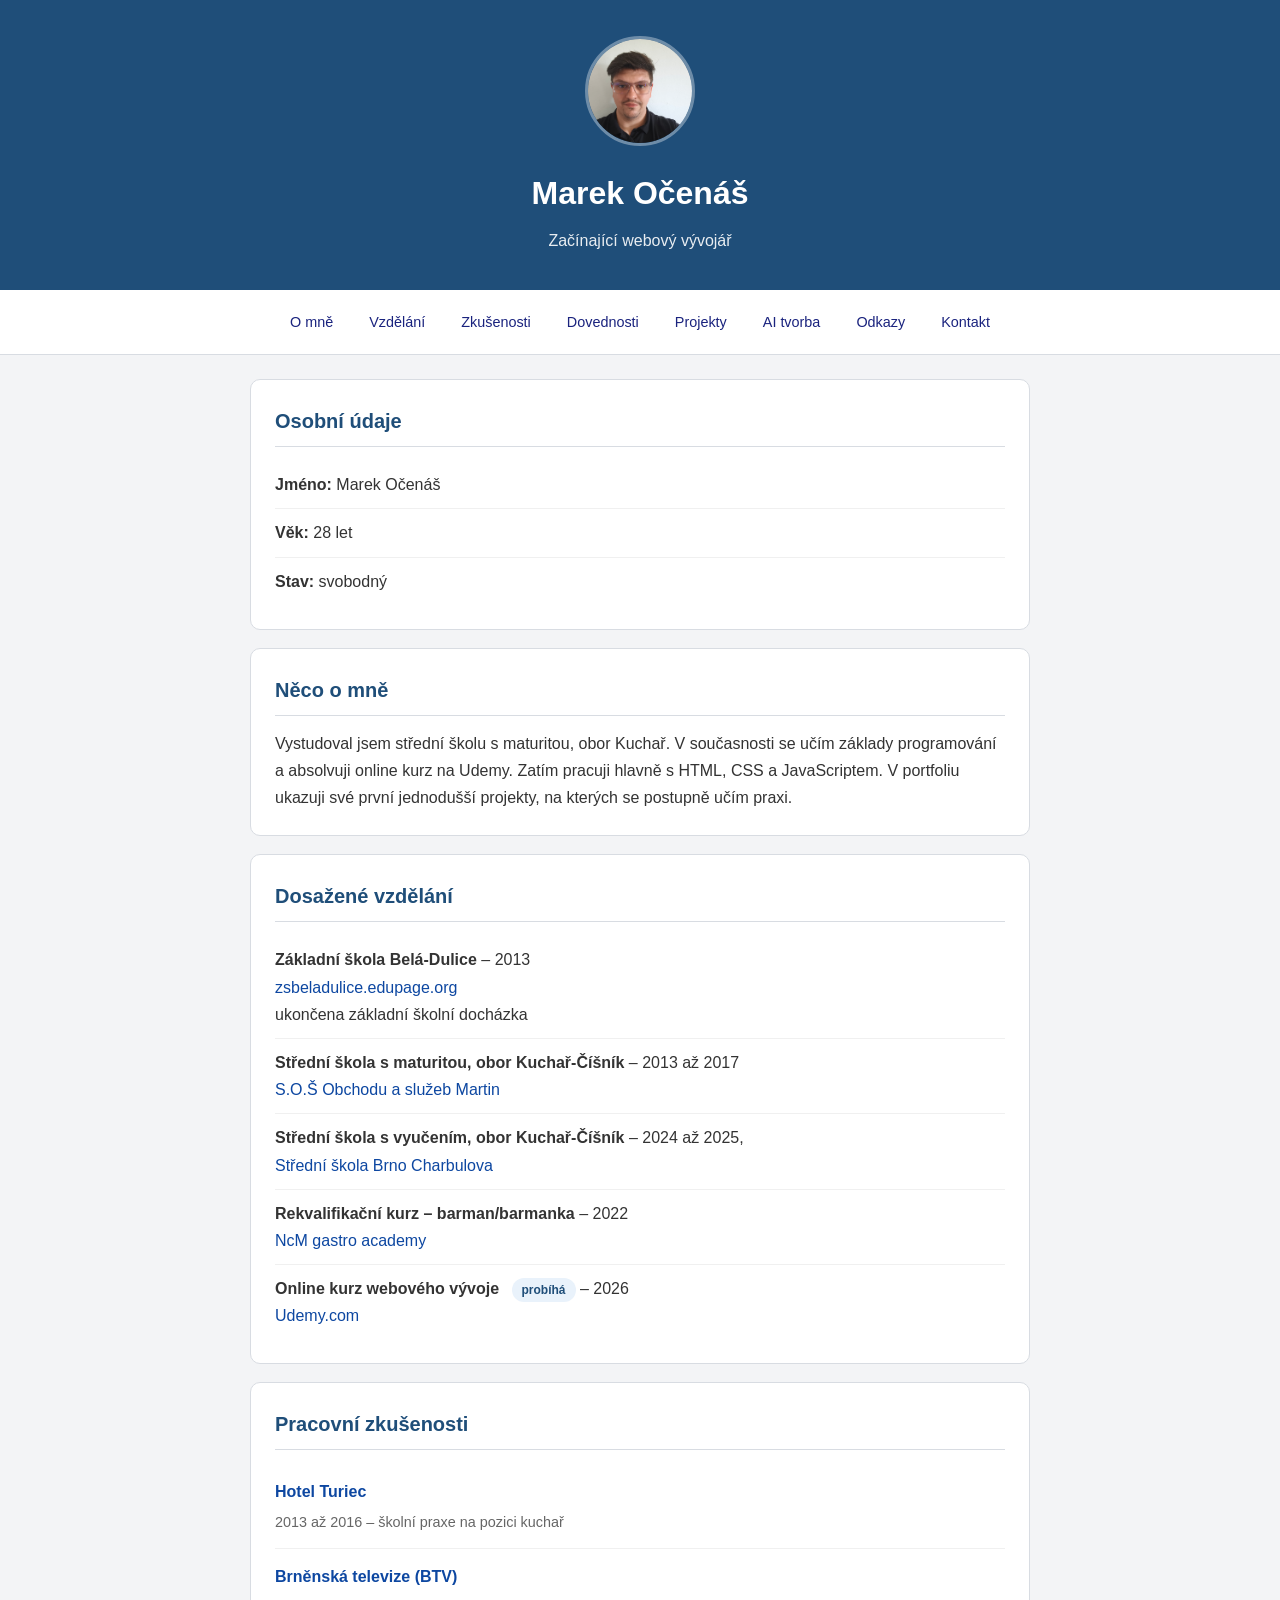
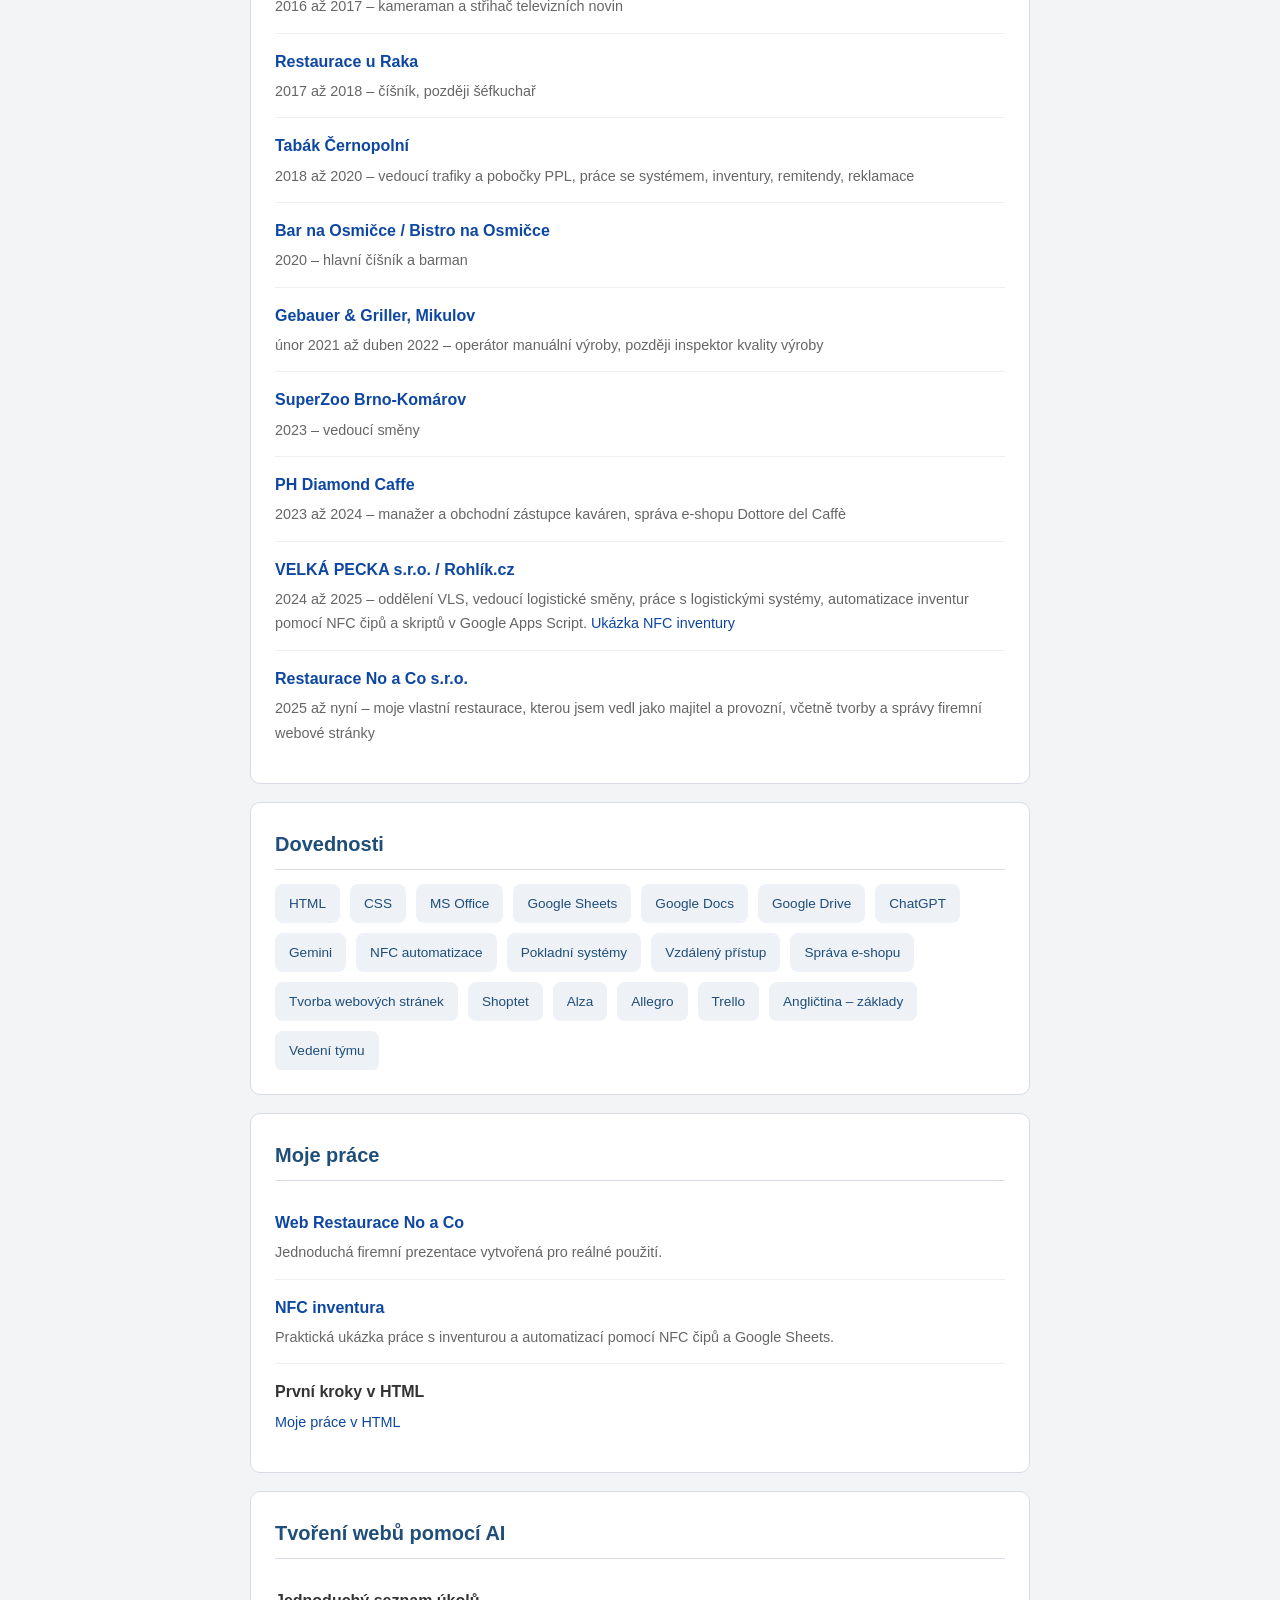
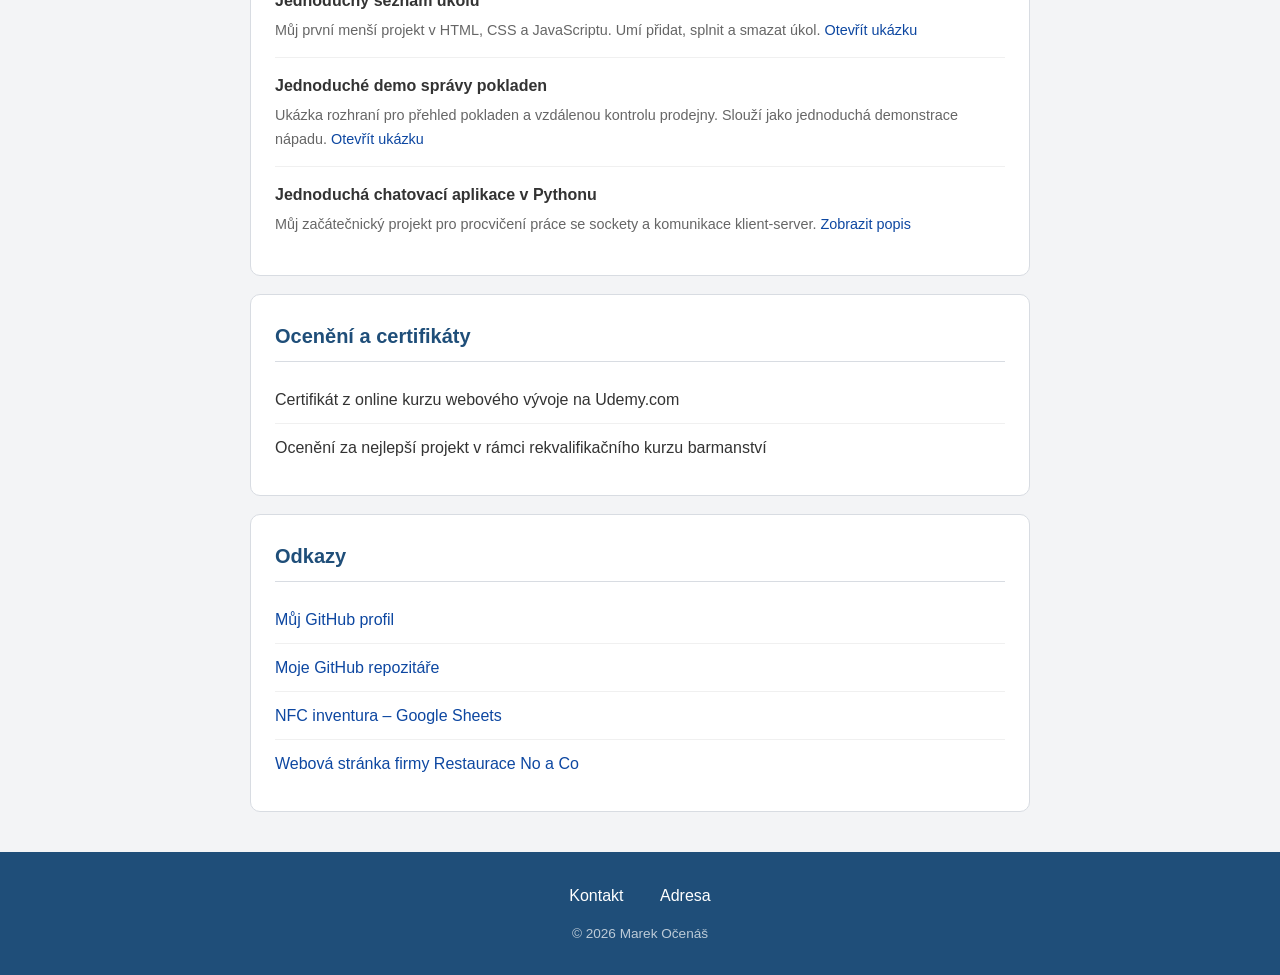
==== commit dec08421: "feat: enhance personal website with improved layout, new sections, and image modal functionality" ====
--- a/index2.html
+++ b/index2.html
@@ -10,11 +10,16 @@
 
     <header class="hero">
         <div class="hero-content">
-            <img src="./Image/stickers-pikachu-happy-chibi-pokemon.png" alt="Profilový obrázek" class="profile-img">
+            <img src="./Image/profil-marek.jpg" alt="Profilová fotografie Marka Očenáše" class="profile-img" id="profileImage">
             <h1>Marek Očenáš</h1>
             <p class="subtitle">Začínající webový vývojář</p>
         </div>
     </header>
+
+    <div class="image-modal" id="imageModal" aria-hidden="true">
+        <span class="image-modal-close" id="imageModalClose">&times;</span>
+        <img src="./Image/profil-marek.jpg" alt="Zvětšená profilová fotografie Marka Očenáše">
+    </div>
 
     <nav class="navbar">
         <a href="#o-mne">O mně</a>
@@ -22,6 +27,7 @@
         <a href="#zkusenosti">Zkušenosti</a>
         <a href="#dovednosti">Dovednosti</a>
         <a href="#projekty">Projekty</a>
+        <a href="#ai-tvorba">AI tvorba</a>
         <a href="#odkazy">Odkazy</a>
         <a href="#kontakt">Kontakt</a>
     </nav>
@@ -54,19 +60,24 @@
             <div class="card-content">
                 <ul>
                     <li>
-                        <strong>Střední škola s maturitou, obor Kuchař-Číšník</strong><br>
+                        <strong>Základní škola Belá-Dulice</strong> – 2013<br>
+                        <a href="https://zsbeladulice.edupage.org/" target="_blank">zsbeladulice.edupage.org</a><br>
+                        ukončena základní školní docházka
+                    </li>
+                    <li>
+                        <strong>Střední škola s maturitou, obor Kuchař-Číšník</strong> – 2013 až 2017<br>
                         <a href="https://sosmt.edupage.org/" target="_blank">S.O.Š Obchodu a služeb Martin</a>
                     </li>
                     <li>
-                        <strong>Střední škola s vyučením, obor Kuchař-Číšník</strong><br>
+                        <strong>Střední škola s vyučením, obor Kuchař-Číšník</strong> – 2024 až 2025,<br>
                         <a href="https://charbulova.cz/" target="_blank">Střední škola Brno Charbulova</a>
                     </li>
                     <li>
-                        <strong>Rekvalifikační kurz v oblasti barmanství</strong><br>
+                        <strong>Rekvalifikační kurz – barman/barmanka</strong> – 2022<br>
                         <a href="https://www.ncm.cz/" target="_blank">NcM gastro academy</a>
                     </li>
                     <li>
-                        <strong>Online kurz webového vývoje</strong> <span class="badge">probíhá</span><br>
+                        <strong>Online kurz webového vývoje</strong> <span class="badge">probíhá</span> – 2026<br>
                         <a href="https://www.udemy.com/" target="_blank">Udemy.com</a>
                     </li>
                 </ul>
@@ -77,16 +88,44 @@
             <h2>Pracovní zkušenosti</h2>
             <div class="card-content">
                 <div class="experience-item">
+                    <h3><a href="https://www.hotelturiec.sk/" target="_blank">Hotel Turiec</a></h3>
+                    <p>2013 až 2016 – školní praxe na pozici kuchař</p>
+                </div>
+                <div class="experience-item">
+                    <h3><a href="https://www.google.com/search?q=Brn%C4%9Bnsk%C3%A1+televize+BTV" target="_blank">Brněnská televize (BTV)</a></h3>
+                    <p>2016 až 2017 – kameraman a střihač televizních novin</p>
+                </div>
+                <div class="experience-item">
+                    <h3><a href="https://www.google.com/search?q=Restaurace+u+Raka+Brno" target="_blank">Restaurace u Raka</a></h3>
+                    <p>2017 až 2018 – číšník, později šéfkuchař</p>
+                </div>
+                <div class="experience-item">
+                    <h3><a href="https://www.google.com/search?q=Tab%C3%A1k+%C4%8Cernopoln%C3%AD+Brno" target="_blank">Tabák Černopolní</a></h3>
+                    <p>2018 až 2020 – vedoucí trafiky a pobočky PPL, práce se systémem, inventury, remitendy, reklamace</p>
+                </div>
+                <div class="experience-item">
+                    <h3><a href="https://www.google.com/search?q=Bistro+na+Osmi%C4%8Dce+Brno" target="_blank">Bar na Osmičce / Bistro na Osmičce</a></h3>
+                    <p>2020 – hlavní číšník a barman</p>
+                </div>
+                <div class="experience-item">
+                    <h3><a href="https://www.google.com/search?q=Gebauer+%26+Griller+Mikulov" target="_blank">Gebauer &amp; Griller, Mikulov</a></h3>
+                    <p>únor 2021 až duben 2022 – operátor manuální výroby, později inspektor kvality výroby</p>
+                </div>
+                <div class="experience-item">
+                    <h3><a href="https://www.superzoo.cz/" target="_blank">SuperZoo Brno-Komárov</a></h3>
+                    <p>2023 – vedoucí směny</p>
+                </div>
+                <div class="experience-item">
+                    <h3><a href="https://www.dottoredelcaffe.cz/" target="_blank">PH Diamond Caffe</a></h3>
+                    <p>2023 až 2024 – manažer a obchodní zástupce kaváren, správa e-shopu Dottore del Caffè</p>
+                </div>
+                <div class="experience-item">
+                    <h3><a href="https://rejstrik-firem.kurzy.cz/03024130/velka-pecka-sro/" target="_blank">VELKÁ PECKA s.r.o. / Rohlík.cz</a></h3>
+                    <p>2024 až 2025 – oddělení VLS, vedoucí logistické směny, práce s logistickými systémy, automatizace inventur pomocí NFC čipů a skriptů v Google Apps Script. <a href="https://docs.google.com/spreadsheets/d/18E5vT91yMZ3lbKOFS4gVqOc4PqQmEesHIib0OUUUtfE/edit?gid=364510790#gid=364510790" target="_blank">Ukázka NFC inventury</a></p>
+                </div>
+                <div class="experience-item">
                     <h3><a href="https://www.restauracenoaco.cz/" target="_blank">Restaurace No a Co s.r.o.</a></h3>
-                    <p>Tvorba a správa vlastní webové stránky pro firmu</p>
-                </div>
-                <div class="experience-item">
-                    <h3><a href="https://rejstrik-firem.kurzy.cz/03024130/velka-pecka-sro/" target="_blank">Velká pecka, s.r.o.</a></h3>
-                    <p>Vyšší pozice, automatizace inventur pomocí NFC čipů a skriptů v Google Apps Script</p>
-                </div>
-                <div class="experience-item">
-                    <h3><a href="https://www.dottoredelcaffe.cz/" target="_blank">PH diamond coffee, s.r.o.</a></h3>
-                    <p>Nastavení pokladních systémů, vzdálený přístup k prodejně, správa e-shopu</p>
+                    <p>2025 až nyní – moje vlastní restaurace, kterou jsem vedl jako majitel a provozní, včetně tvorby a správy firemní webové stránky</p>
                 </div>
             </div>
         </section>
@@ -97,14 +136,23 @@
                 <div class="skills-grid">
                     <div class="skill-tag">HTML</div>
                     <div class="skill-tag">CSS</div>
-                    <div class="skill-tag">JavaScript</div>
-                    <div class="skill-tag">Základy Pythonu</div>
-                    <div class="skill-tag">Google Apps Script</div>
+                    <div class="skill-tag">MS Office</div>
+                    <div class="skill-tag">Google Sheets</div>
+                    <div class="skill-tag">Google Docs</div>
+                    <div class="skill-tag">Google Drive</div>
+                    <div class="skill-tag">ChatGPT</div>
+                    <div class="skill-tag">Gemini</div>
                     <div class="skill-tag">NFC automatizace</div>
                     <div class="skill-tag">Pokladní systémy</div>
                     <div class="skill-tag">Vzdálený přístup</div>
                     <div class="skill-tag">Správa e-shopu</div>
                     <div class="skill-tag">Tvorba webových stránek</div>
+                    <div class="skill-tag">Shoptet</div>
+                    <div class="skill-tag">Alza</div>
+                    <div class="skill-tag">Allegro</div>
+                    <div class="skill-tag">Trello</div>
+                    <div class="skill-tag">Angličtina – základy</div>
+                    <div class="skill-tag">Vedení týmu</div>
                 </div>
             </div>
         </section>
@@ -113,6 +161,24 @@
             <h2>Moje práce</h2>
             <div class="card-content">
                 <div class="experience-item">
+                    <h3><a href="https://www.restauracenoaco.cz/" target="_blank">Web Restaurace No a Co</a></h3>
+                    <p>Jednoduchá firemní prezentace vytvořená pro reálné použití.</p>
+                </div>
+                <div class="experience-item">
+                    <h3><a href="https://docs.google.com/spreadsheets/d/18E5vT91yMZ3lbKOFS4gVqOc4PqQmEesHIib0OUUUtfE/edit?gid=364510790#gid=364510790" target="_blank">NFC inventura</a></h3>
+                    <p>Praktická ukázka práce s inventurou a automatizací pomocí NFC čipů a Google Sheets.</p>
+                </div>
+                <div class="experience-item">
+                    <h3>První kroky v HTML</h3>
+                    <p><a href="http://localhost:52330/Multipeg/4.3%20HTML%20Porfolio%20Project/index.html">Moje práce v HTML</a></p>
+                </div>
+            </div>
+        </section>
+
+        <section id="ai-tvorba" class="card">
+            <h2>Tvoření webů pomocí AI</h2>
+            <div class="card-content">
+                <div class="experience-item">
                     <h3>Jednoduchý seznam úkolů</h3>
                     <p>Můj první menší projekt v HTML, CSS a JavaScriptu. Umí přidat, splnit a smazat úkol. <a href="todo-app.html">Otevřít ukázku</a></p>
                 </div>
@@ -124,10 +190,6 @@
                     <h3>Jednoduchá chatovací aplikace v Pythonu</h3>
                     <p>Můj začátečnický projekt pro procvičení práce se sockety a komunikace klient-server. <a href="chat/index.html">Zobrazit popis</a></p>
                 </div>
-                <div class="experience-item">
-                    <h3>První kroky v HTML</h3>
-                    <p><a href="http://localhost:52330/Multipeg/4.3%20HTML%20Porfolio%20Project/index.html">Moje práce v HTML</a></p>
-                </div>
             </div>
         </section>
 
@@ -147,6 +209,7 @@
                 <ul>
                     <li><a href="https://github.com/marekocenas11?tab=overview&from=2026-04-01&to=2026-04-07" target="_blank">Můj GitHub profil</a></li>
                     <li><a href="https://github.com/marekocenas11?tab=repositories" target="_blank">Moje GitHub repozitáře</a></li>
+                    <li><a href="https://docs.google.com/spreadsheets/d/18E5vT91yMZ3lbKOFS4gVqOc4PqQmEesHIib0OUUUtfE/edit?gid=364510790#gid=364510790" target="_blank">NFC inventura – Google Sheets</a></li>
                     <li><a href="https://www.restauracenoaco.cz/" target="_blank">Webová stránka firmy Restaurace No a Co</a></li>
                 </ul>
             </div>
--- a/style.css
+++ b/style.css
@@ -33,6 +33,42 @@
     border: 3px solid rgba(255, 255, 255, 0.35);
     margin-bottom: 12px;
     object-fit: cover;
+    object-position: center 22%;
+    cursor: pointer;
+}
+
+.image-modal {
+    display: none;
+    position: fixed;
+    inset: 0;
+    background: rgba(0, 0, 0, 0.75);
+    z-index: 1000;
+    align-items: center;
+    justify-content: center;
+    padding: 20px;
+}
+
+.image-modal.open {
+    display: flex;
+}
+
+.image-modal img {
+    max-width: min(90vw, 720px);
+    max-height: 85vh;
+    width: auto;
+    height: auto;
+    border-radius: 12px;
+    box-shadow: 0 12px 40px rgba(0, 0, 0, 0.35);
+}
+
+.image-modal-close {
+    position: absolute;
+    top: 20px;
+    right: 24px;
+    font-size: 2rem;
+    color: #fff;
+    cursor: pointer;
+    line-height: 1;
 }
 
 .hero h1 {
@@ -115,7 +151,6 @@
 }
 
 .card-content.open {
-    max-height: 600px;
     opacity: 1;
 }
 
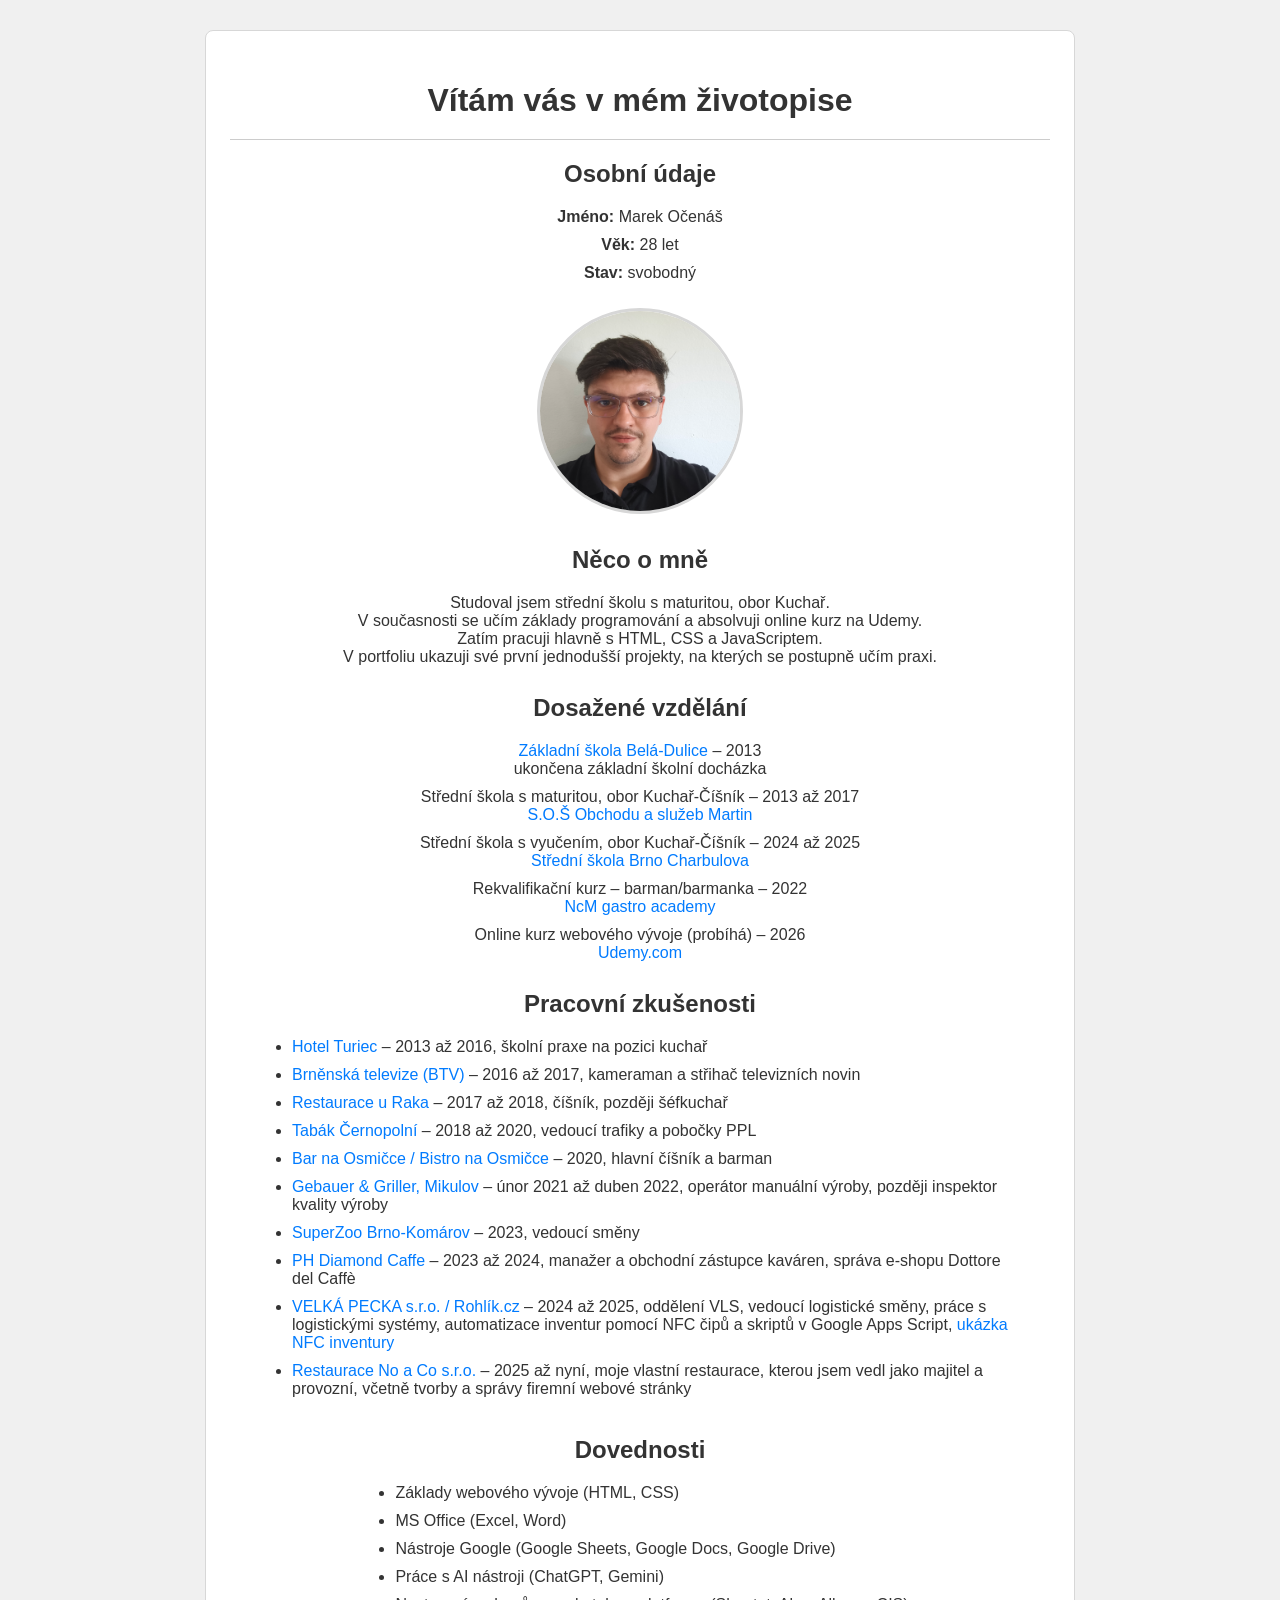
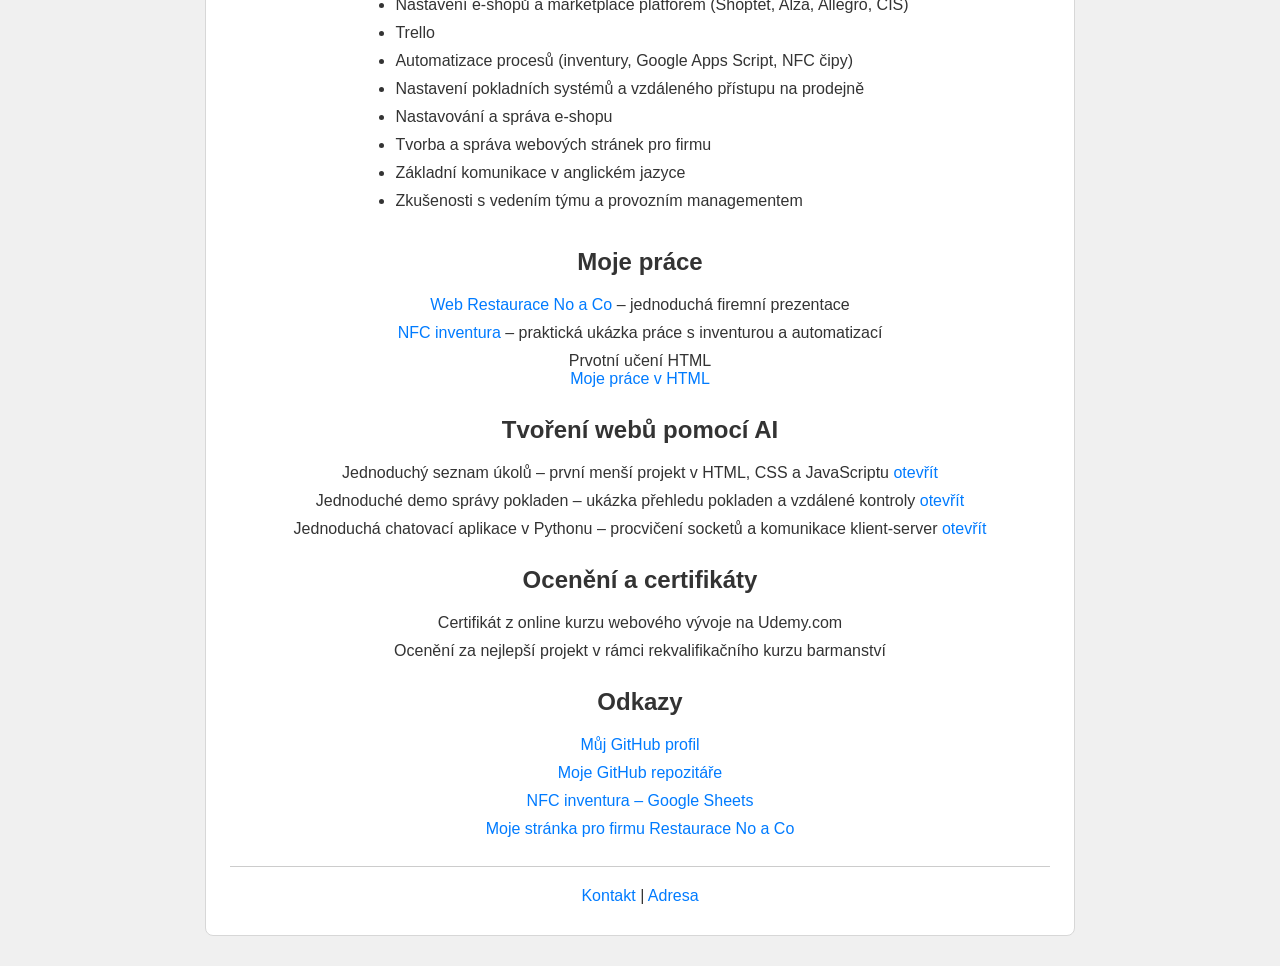
==== commit 531745c4: "feat: rename CV files to display the new one" ====
--- a/index2.html
+++ b/index2.html
@@ -3,226 +3,281 @@
 <head>
     <meta charset="UTF-8">
     <meta name="viewport" content="width=device-width, initial-scale=1.0">
-    <title>Životopis – Marek Očenáš</title>
-    <link rel="stylesheet" href="style.css">
+    <title>Vítám vás v mém životopise</title>
+    <style>
+        body {
+            font-family: Arial, sans-serif;
+            margin: 0;
+            background-color: #f0f0f0;
+            color: #333;
+        }
+
+        .page {
+            max-width: 820px;
+            margin: 30px auto;
+            background: #fff;
+            padding: 30px 24px;
+            border: 1px solid #d7d7d7;
+            border-radius: 8px;
+            text-align: center;
+        }
+
+        h1, h2, h3 {
+            color: #333;
+        }
+
+        h1 {
+            margin-bottom: 20px;
+        }
+
+        section {
+            margin-bottom: 28px;
+        }
+
+        ul {
+            list-style-type: none;
+            padding: 0;
+            margin: 0;
+        }
+
+        li {
+            margin-bottom: 10px;
+        }
+
+        hr {
+            border: 0;
+            border-top: 1px solid #ccc;
+            margin: 20px 0;
+        }
+
+        a {
+            color: #007BFF;
+            text-decoration: none;
+        }
+
+        a:hover {
+            text-decoration: underline;
+        }
+
+        .profile-image {
+            margin-top: 16px;
+            width: 200px;
+            height: 200px;
+            border-radius: 50%;
+            object-fit: cover;
+            object-position: center 22%;
+            cursor: pointer;
+            border: 3px solid #d7d7d7;
+        }
+
+        .image-modal {
+            display: none;
+            position: fixed;
+            inset: 0;
+            background: rgba(0, 0, 0, 0.75);
+            z-index: 1000;
+            align-items: center;
+            justify-content: center;
+            padding: 20px;
+        }
+
+        .image-modal.open {
+            display: flex;
+        }
+
+        .image-modal img {
+            max-width: min(90vw, 720px);
+            max-height: 85vh;
+            width: auto;
+            height: auto;
+            border-radius: 12px;
+            box-shadow: 0 12px 40px rgba(0, 0, 0, 0.35);
+        }
+
+        .image-modal-close {
+            position: absolute;
+            top: 20px;
+            right: 24px;
+            font-size: 2rem;
+            color: #fff;
+            cursor: pointer;
+            line-height: 1;
+        }
+
+        footer {
+            margin-top: 24px;
+        }
+
+        .left-list ul {
+            display: inline-block;
+            max-width: 720px;
+            margin: 0 auto;
+            text-align: left;
+            list-style-type: disc;
+            list-style-position: outside;
+            padding-left: 24px;
+        }
+
+        .left-list li {
+            display: list-item;
+            text-align: left;
+        }
+    </style>
 </head>
 <body>
-
-    <header class="hero">
-        <div class="hero-content">
-            <img src="./Image/profil-marek.jpg" alt="Profilová fotografie Marka Očenáše" class="profile-img" id="profileImage">
-            <h1>Marek Očenáš</h1>
-            <p class="subtitle">Začínající webový vývojář</p>
-        </div>
-    </header>
+    <div class="page">
+        <h1>Vítám vás v mém životopise</h1>
+        <hr>
+
+        <section>
+            <h2>Osobní údaje</h2>
+            <ul>
+                <li><strong>Jméno:</strong> Marek Očenáš</li>
+                <li><strong>Věk:</strong> 28 let</li>
+                <li><strong>Stav:</strong> svobodný</li>
+            </ul>
+            <img src="./Image/profil-marek.jpg" alt="Profilová fotografie Marka Očenáše" title="Marek Očenáš" width="200" height="200" class="profile-image" id="profileImage">
+        </section>
+
+        <section>
+            <h2>Něco o mně</h2>
+            <p>Studoval jsem střední školu s maturitou, obor Kuchař.<br>
+            V současnosti se učím základy programování a absolvuji online kurz na Udemy.<br>
+            Zatím pracuji hlavně s HTML, CSS a JavaScriptem.<br>
+            V portfoliu ukazuji své první jednodušší projekty, na kterých se postupně učím praxi.</p>
+        </section>
+
+        <section>
+            <h2>Dosažené vzdělání</h2>
+            <ul>
+                <li><a href="https://zsbeladulice.edupage.org/" target="_blank">Základní škola Belá-Dulice</a> – 2013<br>
+                    ukončena základní školní docházka
+                </li>
+                <li>Střední škola s maturitou, obor Kuchař-Číšník – 2013 až 2017<br>
+                    <a href="https://sosmt.edupage.org/">S.O.Š Obchodu a služeb Martin</a>
+                </li>
+                <li>Střední škola s vyučením, obor Kuchař-Číšník – 2024 až 2025<br>
+                    <a href="https://charbulova.cz/">Střední škola Brno Charbulova</a>
+                </li>
+                <li>Rekvalifikační kurz – barman/barmanka – 2022<br>
+                    <a href="https://www.ncm.cz/">NcM gastro academy</a>
+                </li>
+                <li>Online kurz webového vývoje (probíhá) – 2026<br>
+                    <a href="https://www.udemy.com/">Udemy.com</a>
+                </li>
+            </ul>
+        </section>
+
+        <section class="left-list">
+            <h2>Pracovní zkušenosti</h2>
+            <ul>
+                <li><a href="https://www.hotelturiec.sk/" target="_blank">Hotel Turiec</a> – 2013 až 2016, školní praxe na pozici kuchař</li>
+                <li><a href="https://www.google.com/search?q=Brn%C4%9Bnsk%C3%A1+televize+BTV" target="_blank">Brněnská televize (BTV)</a> – 2016 až 2017, kameraman a střihač televizních novin</li>
+                <li><a href="https://www.google.com/search?q=Restaurace+u+Raka+Brno" target="_blank">Restaurace u Raka</a> – 2017 až 2018, číšník, později šéfkuchař</li>
+                <li><a href="https://www.google.com/search?q=Tab%C3%A1k+%C4%8Cernopoln%C3%AD+Brno" target="_blank">Tabák Černopolní</a> – 2018 až 2020, vedoucí trafiky a pobočky PPL</li>
+                <li><a href="https://www.google.com/search?q=Bistro+na+Osmi%C4%8Dce+Brno" target="_blank">Bar na Osmičce / Bistro na Osmičce</a> – 2020, hlavní číšník a barman</li>
+                <li><a href="https://www.google.com/search?q=Gebauer+%26+Griller+Mikulov" target="_blank">Gebauer &amp; Griller, Mikulov</a> – únor 2021 až duben 2022, operátor manuální výroby, později inspektor kvality výroby</li>
+                <li><a href="https://www.superzoo.cz/" target="_blank">SuperZoo Brno-Komárov</a> – 2023, vedoucí směny</li>
+                <li><a href="https://www.dottoredelcaffe.cz/" target="_blank">PH Diamond Caffe</a> – 2023 až 2024, manažer a obchodní zástupce kaváren, správa e-shopu Dottore del Caffè</li>
+                <li><a href="https://rejstrik-firem.kurzy.cz/03024130/velka-pecka-sro/" target="_blank">VELKÁ PECKA s.r.o. / Rohlík.cz</a> – 2024 až 2025, oddělení VLS, vedoucí logistické směny, práce s logistickými systémy, automatizace inventur pomocí NFC čipů a skriptů v Google Apps Script, <a href="https://docs.google.com/spreadsheets/d/18E5vT91yMZ3lbKOFS4gVqOc4PqQmEesHIib0OUUUtfE/edit?gid=364510790#gid=364510790" target="_blank">ukázka NFC inventury</a></li>
+                <li><a href="https://www.restauracenoaco.cz/" target="_blank">Restaurace No a Co s.r.o.</a> – 2025 až nyní, moje vlastní restaurace, kterou jsem vedl jako majitel a provozní, včetně tvorby a správy firemní webové stránky</li>
+            </ul>
+        </section>
+
+        <section class="left-list">
+            <h2>Dovednosti</h2>
+            <ul>
+                <li>Základy webového vývoje (HTML, CSS)</li>
+                <li>MS Office (Excel, Word)</li>
+                <li>Nástroje Google (Google Sheets, Google Docs, Google Drive)</li>
+                <li>Práce s AI nástroji (ChatGPT, Gemini)</li>
+                <li>Nastavení e-shopů a marketplace platforem (Shoptet, Alza, Allegro, CIS)</li>
+                <li>Trello</li>
+                <li>Automatizace procesů (inventury, Google Apps Script, NFC čipy)</li>
+                <li>Nastavení pokladních systémů a vzdáleného přístupu na prodejně</li>
+                <li>Nastavování a správa e-shopu</li>
+                <li>Tvorba a správa webových stránek pro firmu</li>
+                <li>Základní komunikace v anglickém jazyce</li>
+                <li>Zkušenosti s vedením týmu a provozním managementem</li>
+            </ul>
+        </section>
+
+        <section>
+            <h2>Moje práce</h2>
+            <ul>
+                <li><a href="https://www.restauracenoaco.cz/" target="_blank">Web Restaurace No a Co</a> – jednoduchá firemní prezentace</li>
+                <li><a href="https://docs.google.com/spreadsheets/d/18E5vT91yMZ3lbKOFS4gVqOc4PqQmEesHIib0OUUUtfE/edit?gid=364510790#gid=364510790" target="_blank">NFC inventura</a> – praktická ukázka práce s inventurou a automatizací</li>
+                <li>Prvotní učení HTML<br>
+                    <a href="http://localhost:52330/Multipeg/4.3%20HTML%20Porfolio%20Project/index.html">Moje práce v HTML</a>
+                </li>
+            </ul>
+        </section>
+
+        <section>
+            <h2>Tvoření webů pomocí AI</h2>
+            <ul>
+                <li>Jednoduchý seznam úkolů – první menší projekt v HTML, CSS a JavaScriptu <a href="todo-app.html">otevřít</a></li>
+                <li>Jednoduché demo správy pokladen – ukázka přehledu pokladen a vzdálené kontroly <a href="pos-dashboard.html">otevřít</a></li>
+                <li>Jednoduchá chatovací aplikace v Pythonu – procvičení socketů a komunikace klient-server <a href="chat/index.html">otevřít</a></li>
+            </ul>
+        </section>
+
+        <section>
+            <h2>Ocenění a certifikáty</h2>
+            <ul>
+                <li>Certifikát z online kurzu webového vývoje na Udemy.com</li>
+                <li>Ocenění za nejlepší projekt v rámci rekvalifikačního kurzu barmanství</li>
+            </ul>
+        </section>
+
+        <section>
+            <h2>Odkazy</h2>
+            <ul>
+                <li><a href="https://github.com/marekocenas11?tab=overview&from=2026-04-01&to=2026-04-07" target="_blank">Můj GitHub profil</a></li>
+                <li><a href="https://github.com/marekocenas11?tab=repositories" target="_blank">Moje GitHub repozitáře</a></li>
+                <li><a href="https://docs.google.com/spreadsheets/d/18E5vT91yMZ3lbKOFS4gVqOc4PqQmEesHIib0OUUUtfE/edit?gid=364510790#gid=364510790" target="_blank">NFC inventura – Google Sheets</a></li>
+                <li><a href="https://www.restauracenoaco.cz/" target="_blank">Moje stránka pro firmu Restaurace No a Co</a></li>
+            </ul>
+        </section>
+
+        <footer>
+            <hr>
+            <a href="./Odkazy/kontaktindex.html">Kontakt</a> |
+            <a href="./Odkazy/adresaindex.htm">Adresa</a>
+        </footer>
+    </div>
 
     <div class="image-modal" id="imageModal" aria-hidden="true">
         <span class="image-modal-close" id="imageModalClose">&times;</span>
         <img src="./Image/profil-marek.jpg" alt="Zvětšená profilová fotografie Marka Očenáše">
     </div>
 
-    <nav class="navbar">
-        <a href="#o-mne">O mně</a>
-        <a href="#vzdelani">Vzdělání</a>
-        <a href="#zkusenosti">Zkušenosti</a>
-        <a href="#dovednosti">Dovednosti</a>
-        <a href="#projekty">Projekty</a>
-        <a href="#ai-tvorba">AI tvorba</a>
-        <a href="#odkazy">Odkazy</a>
-        <a href="#kontakt">Kontakt</a>
-    </nav>
-
-    <main class="container">
-
-        <section id="osobni" class="card">
-            <h2>Osobní údaje</h2>
-            <div class="card-content">
-                <ul>
-                    <li><strong>Jméno:</strong> Marek Očenáš</li>
-                    <li><strong>Věk:</strong> 28 let</li>
-                    <li><strong>Stav:</strong> svobodný</li>
-                </ul>
-            </div>
-        </section>
-
-        <section id="o-mne" class="card">
-            <h2>Něco o mně</h2>
-            <div class="card-content">
-                <p>Vystudoval jsem střední školu s maturitou, obor Kuchař.
-                V současnosti se učím základy programování a absolvuji online kurz na Udemy.
-                Zatím pracuji hlavně s HTML, CSS a JavaScriptem.
-                V portfoliu ukazuji své první jednodušší projekty, na kterých se postupně učím praxi.</p>
-            </div>
-        </section>
-
-        <section id="vzdelani" class="card">
-            <h2>Dosažené vzdělání</h2>
-            <div class="card-content">
-                <ul>
-                    <li>
-                        <strong>Základní škola Belá-Dulice</strong> – 2013<br>
-                        <a href="https://zsbeladulice.edupage.org/" target="_blank">zsbeladulice.edupage.org</a><br>
-                        ukončena základní školní docházka
-                    </li>
-                    <li>
-                        <strong>Střední škola s maturitou, obor Kuchař-Číšník</strong> – 2013 až 2017<br>
-                        <a href="https://sosmt.edupage.org/" target="_blank">S.O.Š Obchodu a služeb Martin</a>
-                    </li>
-                    <li>
-                        <strong>Střední škola s vyučením, obor Kuchař-Číšník</strong> – 2024 až 2025,<br>
-                        <a href="https://charbulova.cz/" target="_blank">Střední škola Brno Charbulova</a>
-                    </li>
-                    <li>
-                        <strong>Rekvalifikační kurz – barman/barmanka</strong> – 2022<br>
-                        <a href="https://www.ncm.cz/" target="_blank">NcM gastro academy</a>
-                    </li>
-                    <li>
-                        <strong>Online kurz webového vývoje</strong> <span class="badge">probíhá</span> – 2026<br>
-                        <a href="https://www.udemy.com/" target="_blank">Udemy.com</a>
-                    </li>
-                </ul>
-            </div>
-        </section>
-
-        <section id="zkusenosti" class="card">
-            <h2>Pracovní zkušenosti</h2>
-            <div class="card-content">
-                <div class="experience-item">
-                    <h3><a href="https://www.hotelturiec.sk/" target="_blank">Hotel Turiec</a></h3>
-                    <p>2013 až 2016 – školní praxe na pozici kuchař</p>
-                </div>
-                <div class="experience-item">
-                    <h3><a href="https://www.google.com/search?q=Brn%C4%9Bnsk%C3%A1+televize+BTV" target="_blank">Brněnská televize (BTV)</a></h3>
-                    <p>2016 až 2017 – kameraman a střihač televizních novin</p>
-                </div>
-                <div class="experience-item">
-                    <h3><a href="https://www.google.com/search?q=Restaurace+u+Raka+Brno" target="_blank">Restaurace u Raka</a></h3>
-                    <p>2017 až 2018 – číšník, později šéfkuchař</p>
-                </div>
-                <div class="experience-item">
-                    <h3><a href="https://www.google.com/search?q=Tab%C3%A1k+%C4%8Cernopoln%C3%AD+Brno" target="_blank">Tabák Černopolní</a></h3>
-                    <p>2018 až 2020 – vedoucí trafiky a pobočky PPL, práce se systémem, inventury, remitendy, reklamace</p>
-                </div>
-                <div class="experience-item">
-                    <h3><a href="https://www.google.com/search?q=Bistro+na+Osmi%C4%8Dce+Brno" target="_blank">Bar na Osmičce / Bistro na Osmičce</a></h3>
-                    <p>2020 – hlavní číšník a barman</p>
-                </div>
-                <div class="experience-item">
-                    <h3><a href="https://www.google.com/search?q=Gebauer+%26+Griller+Mikulov" target="_blank">Gebauer &amp; Griller, Mikulov</a></h3>
-                    <p>únor 2021 až duben 2022 – operátor manuální výroby, později inspektor kvality výroby</p>
-                </div>
-                <div class="experience-item">
-                    <h3><a href="https://www.superzoo.cz/" target="_blank">SuperZoo Brno-Komárov</a></h3>
-                    <p>2023 – vedoucí směny</p>
-                </div>
-                <div class="experience-item">
-                    <h3><a href="https://www.dottoredelcaffe.cz/" target="_blank">PH Diamond Caffe</a></h3>
-                    <p>2023 až 2024 – manažer a obchodní zástupce kaváren, správa e-shopu Dottore del Caffè</p>
-                </div>
-                <div class="experience-item">
-                    <h3><a href="https://rejstrik-firem.kurzy.cz/03024130/velka-pecka-sro/" target="_blank">VELKÁ PECKA s.r.o. / Rohlík.cz</a></h3>
-                    <p>2024 až 2025 – oddělení VLS, vedoucí logistické směny, práce s logistickými systémy, automatizace inventur pomocí NFC čipů a skriptů v Google Apps Script. <a href="https://docs.google.com/spreadsheets/d/18E5vT91yMZ3lbKOFS4gVqOc4PqQmEesHIib0OUUUtfE/edit?gid=364510790#gid=364510790" target="_blank">Ukázka NFC inventury</a></p>
-                </div>
-                <div class="experience-item">
-                    <h3><a href="https://www.restauracenoaco.cz/" target="_blank">Restaurace No a Co s.r.o.</a></h3>
-                    <p>2025 až nyní – moje vlastní restaurace, kterou jsem vedl jako majitel a provozní, včetně tvorby a správy firemní webové stránky</p>
-                </div>
-            </div>
-        </section>
-
-        <section id="dovednosti" class="card">
-            <h2>Dovednosti</h2>
-            <div class="card-content">
-                <div class="skills-grid">
-                    <div class="skill-tag">HTML</div>
-                    <div class="skill-tag">CSS</div>
-                    <div class="skill-tag">MS Office</div>
-                    <div class="skill-tag">Google Sheets</div>
-                    <div class="skill-tag">Google Docs</div>
-                    <div class="skill-tag">Google Drive</div>
-                    <div class="skill-tag">ChatGPT</div>
-                    <div class="skill-tag">Gemini</div>
-                    <div class="skill-tag">NFC automatizace</div>
-                    <div class="skill-tag">Pokladní systémy</div>
-                    <div class="skill-tag">Vzdálený přístup</div>
-                    <div class="skill-tag">Správa e-shopu</div>
-                    <div class="skill-tag">Tvorba webových stránek</div>
-                    <div class="skill-tag">Shoptet</div>
-                    <div class="skill-tag">Alza</div>
-                    <div class="skill-tag">Allegro</div>
-                    <div class="skill-tag">Trello</div>
-                    <div class="skill-tag">Angličtina – základy</div>
-                    <div class="skill-tag">Vedení týmu</div>
-                </div>
-            </div>
-        </section>
-
-        <section id="projekty" class="card">
-            <h2>Moje práce</h2>
-            <div class="card-content">
-                <div class="experience-item">
-                    <h3><a href="https://www.restauracenoaco.cz/" target="_blank">Web Restaurace No a Co</a></h3>
-                    <p>Jednoduchá firemní prezentace vytvořená pro reálné použití.</p>
-                </div>
-                <div class="experience-item">
-                    <h3><a href="https://docs.google.com/spreadsheets/d/18E5vT91yMZ3lbKOFS4gVqOc4PqQmEesHIib0OUUUtfE/edit?gid=364510790#gid=364510790" target="_blank">NFC inventura</a></h3>
-                    <p>Praktická ukázka práce s inventurou a automatizací pomocí NFC čipů a Google Sheets.</p>
-                </div>
-                <div class="experience-item">
-                    <h3>První kroky v HTML</h3>
-                    <p><a href="http://localhost:52330/Multipeg/4.3%20HTML%20Porfolio%20Project/index.html">Moje práce v HTML</a></p>
-                </div>
-            </div>
-        </section>
-
-        <section id="ai-tvorba" class="card">
-            <h2>Tvoření webů pomocí AI</h2>
-            <div class="card-content">
-                <div class="experience-item">
-                    <h3>Jednoduchý seznam úkolů</h3>
-                    <p>Můj první menší projekt v HTML, CSS a JavaScriptu. Umí přidat, splnit a smazat úkol. <a href="todo-app.html">Otevřít ukázku</a></p>
-                </div>
-                <div class="experience-item">
-                    <h3>Jednoduché demo správy pokladen</h3>
-                    <p>Ukázka rozhraní pro přehled pokladen a vzdálenou kontrolu prodejny. Slouží jako jednoduchá demonstrace nápadu. <a href="pos-dashboard.html">Otevřít ukázku</a></p>
-                </div>
-                <div class="experience-item">
-                    <h3>Jednoduchá chatovací aplikace v Pythonu</h3>
-                    <p>Můj začátečnický projekt pro procvičení práce se sockety a komunikace klient-server. <a href="chat/index.html">Zobrazit popis</a></p>
-                </div>
-            </div>
-        </section>
-
-        <section id="certifikaty" class="card">
-            <h2>Ocenění a certifikáty</h2>
-            <div class="card-content">
-                <ul>
-                    <li>Certifikát z online kurzu webového vývoje na Udemy.com</li>
-                    <li>Ocenění za nejlepší projekt v rámci rekvalifikačního kurzu barmanství</li>
-                </ul>
-            </div>
-        </section>
-
-        <section id="odkazy" class="card">
-            <h2>Odkazy</h2>
-            <div class="card-content">
-                <ul>
-                    <li><a href="https://github.com/marekocenas11?tab=overview&from=2026-04-01&to=2026-04-07" target="_blank">Můj GitHub profil</a></li>
-                    <li><a href="https://github.com/marekocenas11?tab=repositories" target="_blank">Moje GitHub repozitáře</a></li>
-                    <li><a href="https://docs.google.com/spreadsheets/d/18E5vT91yMZ3lbKOFS4gVqOc4PqQmEesHIib0OUUUtfE/edit?gid=364510790#gid=364510790" target="_blank">NFC inventura – Google Sheets</a></li>
-                    <li><a href="https://www.restauracenoaco.cz/" target="_blank">Webová stránka firmy Restaurace No a Co</a></li>
-                </ul>
-            </div>
-        </section>
-
-    </main>
-
-    <footer id="kontakt">
-        <a href="./Odkazy/kontaktindex.html">Kontakt</a>
-        <a href="./Odkazy/adresaindex.htm">Adresa</a>
-        <p>&copy; 2026 Marek Očenáš</p>
-    </footer>
-
-    <script src="script.js"></script>
+    <script>
+        (function () {
+            var profileImage = document.getElementById('profileImage');
+            var imageModal = document.getElementById('imageModal');
+            var imageModalClose = document.getElementById('imageModalClose');
+
+            if (!profileImage || !imageModal || !imageModalClose) return;
+
+            profileImage.addEventListener('click', function () {
+                imageModal.classList.add('open');
+                imageModal.setAttribute('aria-hidden', 'false');
+            });
+
+            imageModalClose.addEventListener('click', function () {
+                imageModal.classList.remove('open');
+                imageModal.setAttribute('aria-hidden', 'true');
+            });
+
+            imageModal.addEventListener('click', function (event) {
+                if (event.target === imageModal) {
+                    imageModal.classList.remove('open');
+                    imageModal.setAttribute('aria-hidden', 'true');
+                }
+            });
+        })();
+    </script>
+
 </body>
 </html>
